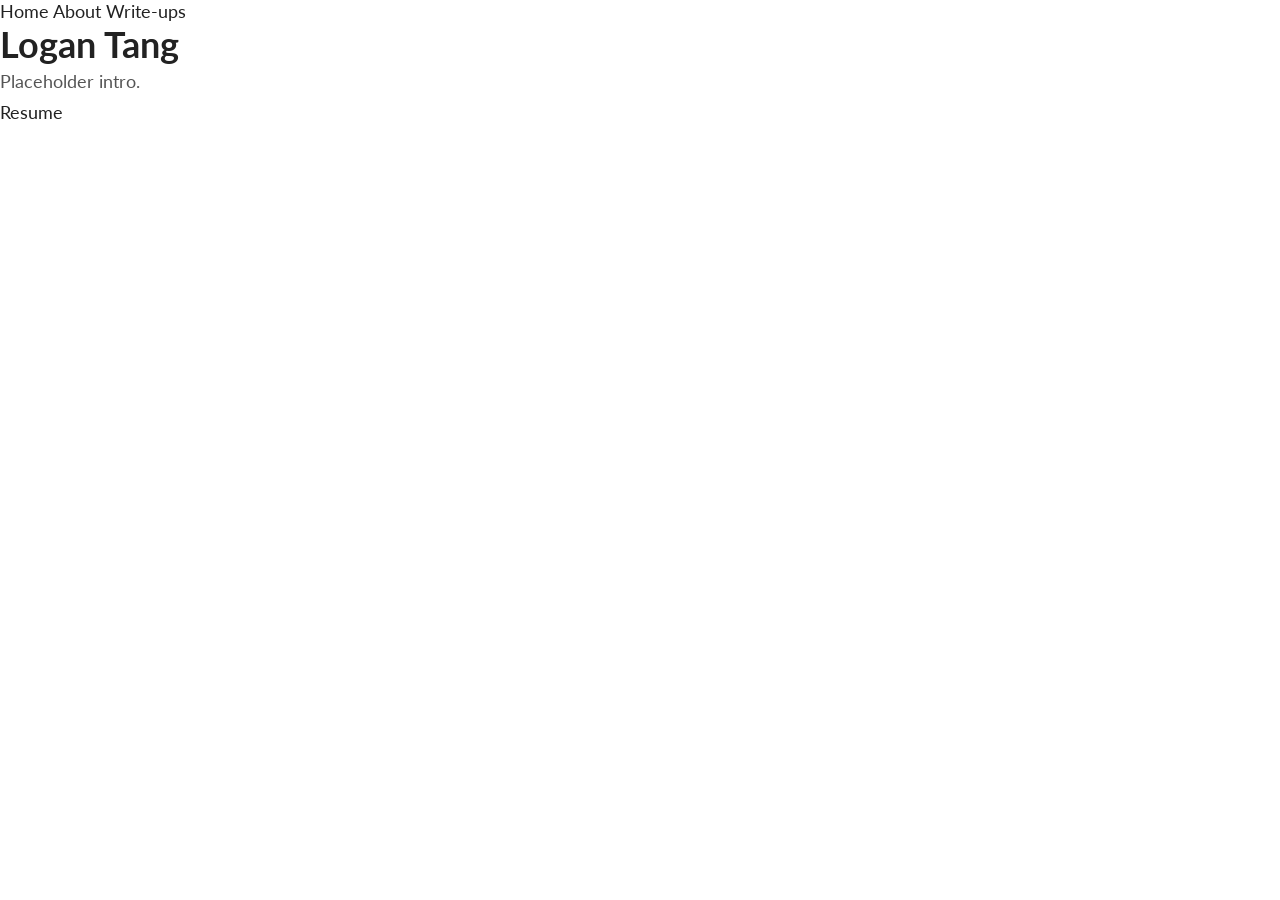
==== index.html @ 9e02b406 "removed: apps page and its nav link Co-Authored-By: Claude Opus 5.5 <noreply@anthropic.com>" ====
<!doctype html>
<html lang="en">
<head>
  <meta charset="utf-8">
  <meta name="viewport" content="width=device-width, initial-scale=1">
  <title>Logan Tang</title>
  <link rel="stylesheet" href="style.css">
</head>

<body>
  <nav>
    <a href="index.html">Home</a>
    <a href="about.html">About</a>
    <a href="writeups.html">Write-ups</a>
  </nav>

  <h1>Logan Tang</h1>
  <p>Placeholder intro.</p>
  <p><a href="resume.pdf">Resume</a></p>
</body>

</html>
---- style.css ----
/* ===== RESET & BASE ===== */
@import url('https://fonts.googleapis.com/css2?family=Lato:wght@300;400;700&display=swap');

* { margin: 0; padding: 0; box-sizing: border-box; }
html { scroll-behavior: smooth; font-size: 18px; }
body { font-family: "Lato", sans-serif; color: #222; background: #fff; }
p { color: #555; line-height: 1.7; }
a { color: #222; text-decoration: none; transition: color 200ms ease; }
a:hover { color: #888; }
ul { list-style: none; }

/* ===== LAYOUT ===== */
main { max-width: 700px; margin: 0 auto; padding: 0 1.5rem; }

/* ===== NAV ===== */
#desktop-nav {
  display: flex;
  justify-content: center;
  padding: 1.2rem 0;
  border-bottom: 1px solid #e8e8e8;
  position: sticky;
  top: 0;
  background: #fff;
  z-index: 100;
}
.nav-links { display: flex; gap: 2.5rem; font-size: 0.95rem; letter-spacing: 0.03em; }
.nav-links a { color: #444; }
.nav-links a:hover { color: #000; }

/* Hamburger nav */
#hamburger-nav { display: none; }
.hamburger-menu { position: relative; }
.hamburger-icon {
  display: flex;
  flex-direction: column;
  justify-content: space-between;
  height: 20px;
  width: 26px;
  cursor: pointer;
  padding: 1rem;
  box-sizing: content-box;
}
.hamburger-icon span { width: 100%; height: 2px; background: #222; transition: all 0.3s ease; }
.hamburger-icon.open span:first-child  { transform: rotate(45deg) translate(8px, 4px); }
.hamburger-icon.open span:nth-child(2) { opacity: 0; }
.hamburger-icon.open span:last-child   { transform: rotate(-45deg) translate(8px, -4px); }
.menu-links {
  position: absolute;
  right: 0;
  top: calc(100% + 0.5rem);
  background: #fff;
  border: 1px solid #e8e8e8;
  border-radius: 6px;
  min-width: 160px;
  max-height: 0;
  overflow: hidden;
  transition: max-height 0.3s ease;
}
.menu-links.open { max-height: 300px; }
.menu-links li { list-style: none; }
.menu-links a { display: block; padding: 0.75rem 1.25rem; font-size: 1rem; color: #222; }
.menu-links a:hover { background: #f5f5f5; }

/* ===== PROFILE / HERO ===== */
#profile { padding: 2.5rem 0; border-bottom: 1px solid #e8e8e8; }
#profile h1 { font-size: 1.8rem; font-weight: 700; margin-bottom: 1.25rem; }

.profile-contacts {
  display: flex;
  align-items: center;
  justify-content: center;
  gap: 0.8rem;
  font-size: 1rem;
  flex-wrap: wrap;
}
.profile-contacts a { color: #555; display: flex; align-items: center; gap: 0.35rem; }
.profile-contacts a:hover { color: #111; }
.profile-contacts a:hover .contact-icon { opacity: 1; }
.contact-icon { width: 1.25rem; height: 1.25rem; object-fit: contain; opacity: 0.6; transition: opacity 200ms ease; }
.resume-icon {
  display: inline-flex;
  align-items: center;
  justify-content: center;
  width: 1.25rem;
  height: 1.25rem;
  border-radius: 50%;
  background: #555;
  color: #fff;
  font-size: 0.55rem;
  font-weight: 700;
  letter-spacing: 0.01em;
  opacity: 0.6;
  transition: opacity 200ms ease;
  flex-shrink: 0;
}
.profile-contacts a:hover .resume-icon { opacity: 1; }
.sep { color: #bbb; }

/* ===== SECTIONS ===== */
section { padding: 2.5rem 0; border-bottom: 1px solid #e8e8e8; }
section:last-of-type { border-bottom: none; }
.section-title {
  font-size: 1.1rem;
  font-weight: 700;
  text-transform: uppercase;
  letter-spacing: 0.08em;
  margin-bottom: 1.5rem;
  color: #111;
}

/* ===== PROFILE BODY ===== */
.about-body { display: flex; gap: 2rem; align-items: center; margin-bottom: 1.5rem; }
.about-pic-wrap {
  width: 180px;
  height: 180px;
  border-radius: 50%;
  overflow: hidden;
  flex-shrink: 0;
}
.about-pic {
  width: 100%;
  height: 100%;
  object-fit: cover;
  transform: scale(1.4) translate(0px, 1px);
  transform-origin: center;
}
.about-text h1 { margin-bottom: 0.2rem; }
.about-text p { font-size: 0.95rem; }

/* ===== ITEMS (experience, methods, projects) ===== */
.item { margin-bottom: 2rem; }
.item:last-child { margin-bottom: 0; }
.item-header { display: flex; justify-content: space-between; align-items: baseline; gap: 1rem; margin-bottom: 0.2rem; flex-wrap: wrap; }
.item-header h3 { font-size: 1rem; font-weight: 700; color: #111; }
.item-date { font-size: 0.85rem; color: #888; white-space: nowrap; }
.item-org { font-size: 0.9rem; color: #555; margin-bottom: 0.6rem; }

/* ===== FOOTER ===== */
footer { text-align: center; padding: 2rem 1.5rem; border-top: 1px solid #e8e8e8; }
footer .nav-links { justify-content: center; margin-bottom: 1rem; font-size: 0.85rem; }
.copyright { font-size: 0.8rem; color: #aaa; }
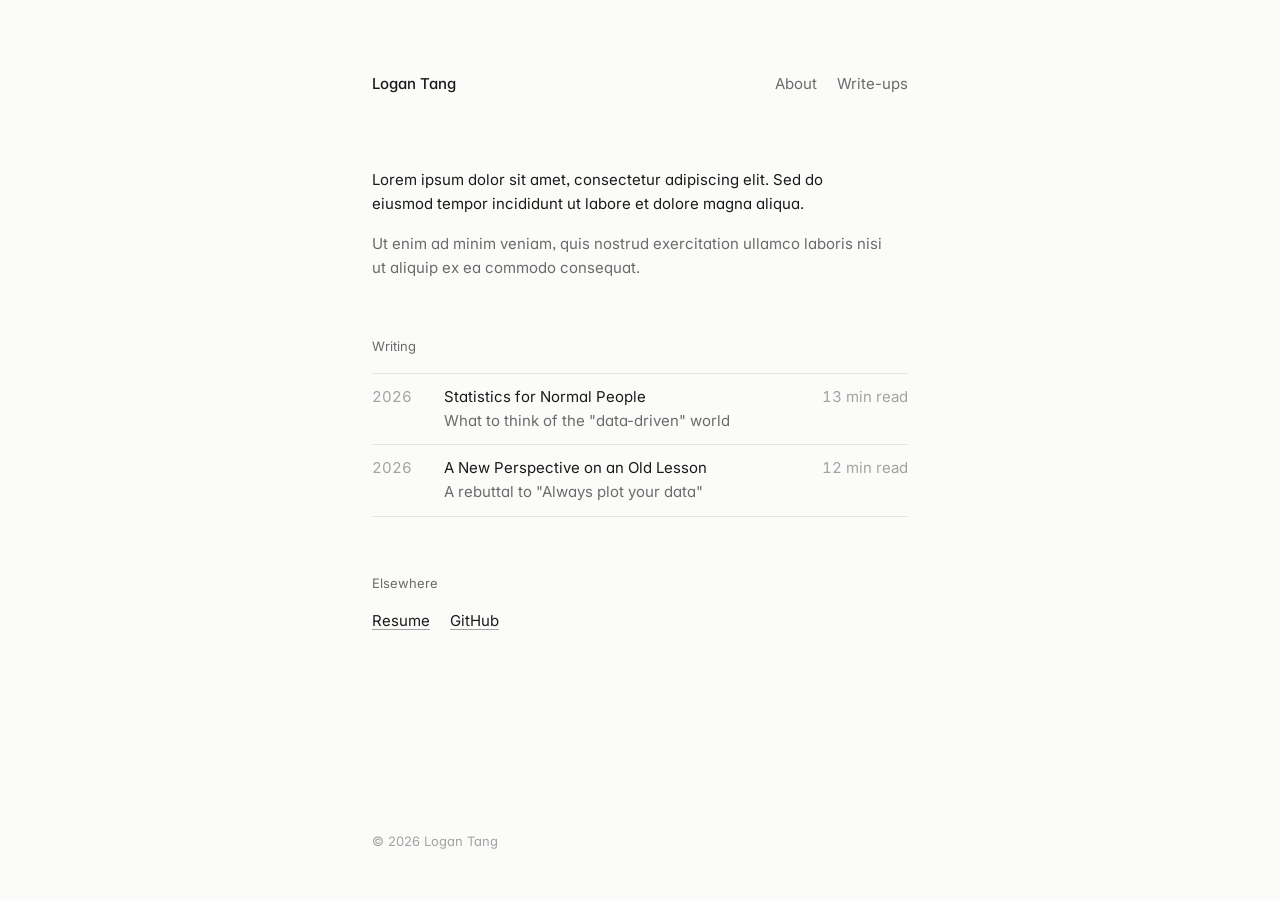
==== commit 1b268c39: "added: minimal Inter styling and reading-time estimates - style.css: single-column typographic layou" ====
--- a/index.html
+++ b/index.html
@@ -4,19 +4,61 @@
   <meta charset="utf-8">
   <meta name="viewport" content="width=device-width, initial-scale=1">
   <title>Logan Tang</title>
+  <link rel="preconnect" href="https://fonts.googleapis.com">
+  <link rel="preconnect" href="https://fonts.gstatic.com" crossorigin>
+  <link rel="stylesheet" href="https://fonts.googleapis.com/css2?family=Inter:opsz,wght@14..32,400..600&display=swap">
   <link rel="stylesheet" href="style.css">
 </head>
 
 <body>
-  <nav>
-    <a href="index.html">Home</a>
-    <a href="about.html">About</a>
-    <a href="writeups.html">Write-ups</a>
-  </nav>
+  <div class="page">
+    <header class="site-header">
+      <a class="site-name" href="index.html">Logan Tang</a>
+      <nav>
+        <a href="about.html">About</a>
+        <a href="writeups.html">Write-ups</a>
+      </nav>
+    </header>
 
-  <h1>Logan Tang</h1>
-  <p>Placeholder intro.</p>
-  <p><a href="resume.pdf">Resume</a></p>
+    <main>
+      <p class="lede">
+        Lorem ipsum dolor sit amet, consectetur adipiscing elit. Sed do eiusmod
+        tempor incididunt ut labore et dolore magna aliqua.
+      </p>
+      <p class="lede muted">
+        Ut enim ad minim veniam, quis nostrud exercitation ullamco laboris nisi
+        ut aliquip ex ea commodo consequat.
+      </p>
+
+      <h2>Writing</h2>
+      <ul class="index">
+        <li>
+          <span class="year">2026</span>
+          <span>
+            <a href="writeups/statistics-for-normal-people.html">Statistics for Normal People</a>
+            <span class="desc">What to think of the "data-driven" world</span>
+          </span>
+          <span class="readtime" data-src="writeups/statistics-for-normal-people.html">13 min read</span>
+        </li>
+        <li>
+          <span class="year">2026</span>
+          <span>
+            <a href="writeups/new-perspective-on-an-old-lesson.html">A New Perspective on an Old Lesson</a>
+            <span class="desc">A rebuttal to "Always plot your data"</span>
+          </span>
+          <span class="readtime" data-src="writeups/new-perspective-on-an-old-lesson.html">12 min read</span>
+        </li>
+      </ul>
+
+      <h2>Elsewhere</h2>
+      <ul class="links">
+        <li><a href="resume.pdf">Resume</a></li>
+        <li><a href="https://github.com/logtang">GitHub</a></li>
+      </ul>
+    </main>
+
+    <footer class="site-footer">© 2026 Logan Tang</footer>
+  </div>
 </body>
 
 </html>
--- a/style.css
+++ b/style.css
@@ -1,141 +1,198 @@
-/* ===== RESET & BASE ===== */
-@import url('https://fonts.googleapis.com/css2?family=Lato:wght@300;400;700&display=swap');
+/* ---------- tokens ---------- */
+:root {
+  --bg: #fbfbf9;
+  --text: #1a1a1a;
+  --muted: #6b6b6b;
+  --faint: #a3a3a3;
+  --rule: #e6e5e1;
+  --accent: #1a1a1a;
 
-* { margin: 0; padding: 0; box-sizing: border-box; }
-html { scroll-behavior: smooth; font-size: 18px; }
-body { font-family: "Lato", sans-serif; color: #222; background: #fff; }
-p { color: #555; line-height: 1.7; }
-a { color: #222; text-decoration: none; transition: color 200ms ease; }
-a:hover { color: #888; }
-ul { list-style: none; }
+  --measure: 36rem;
+  --gutter: 1.25rem;
+}
 
-/* ===== LAYOUT ===== */
-main { max-width: 700px; margin: 0 auto; padding: 0 1.5rem; }
+@media (prefers-color-scheme: dark) {
+  :root {
+    --bg: #141414;
+    --text: #e8e8e6;
+    --muted: #9a9a97;
+    --faint: #5f5f5c;
+    --rule: #2a2a28;
+    --accent: #e8e8e6;
+  }
+}
 
-/* ===== NAV ===== */
-#desktop-nav {
-  display: flex;
-  justify-content: center;
-  padding: 1.2rem 0;
-  border-bottom: 1px solid #e8e8e8;
-  position: sticky;
-  top: 0;
-  background: #fff;
-  z-index: 100;
+/* ---------- base ---------- */
+*,
+*::before,
+*::after { box-sizing: border-box; }
+
+html {
+  -webkit-text-size-adjust: 100%;
+  text-rendering: optimizeLegibility;
 }
-.nav-links { display: flex; gap: 2.5rem; font-size: 0.95rem; letter-spacing: 0.03em; }
-.nav-links a { color: #444; }
-.nav-links a:hover { color: #000; }
 
-/* Hamburger nav */
-#hamburger-nav { display: none; }
-.hamburger-menu { position: relative; }
-.hamburger-icon {
+body {
+  margin: 0;
+  background: var(--bg);
+  color: var(--text);
+  font-family: "Inter", system-ui, -apple-system, sans-serif;
+  font-optical-sizing: auto;
+  font-feature-settings: "cv11", "ss03", "tnum" 0;
+  font-size: 15px;
+  line-height: 1.6;
+  -webkit-font-smoothing: antialiased;
+}
+
+.page {
+  max-width: var(--measure);
+  margin: 0 auto;
+  padding: 4.5rem var(--gutter) 3rem;
+  min-height: 100vh;
   display: flex;
   flex-direction: column;
-  justify-content: space-between;
-  height: 20px;
-  width: 26px;
-  cursor: pointer;
-  padding: 1rem;
-  box-sizing: content-box;
-}
-.hamburger-icon span { width: 100%; height: 2px; background: #222; transition: all 0.3s ease; }
-.hamburger-icon.open span:first-child  { transform: rotate(45deg) translate(8px, 4px); }
-.hamburger-icon.open span:nth-child(2) { opacity: 0; }
-.hamburger-icon.open span:last-child   { transform: rotate(-45deg) translate(8px, -4px); }
-.menu-links {
-  position: absolute;
-  right: 0;
-  top: calc(100% + 0.5rem);
-  background: #fff;
-  border: 1px solid #e8e8e8;
-  border-radius: 6px;
-  min-width: 160px;
-  max-height: 0;
-  overflow: hidden;
-  transition: max-height 0.3s ease;
-}
-.menu-links.open { max-height: 300px; }
-.menu-links li { list-style: none; }
-.menu-links a { display: block; padding: 0.75rem 1.25rem; font-size: 1rem; color: #222; }
-.menu-links a:hover { background: #f5f5f5; }
-
-/* ===== PROFILE / HERO ===== */
-#profile { padding: 2.5rem 0; border-bottom: 1px solid #e8e8e8; }
-#profile h1 { font-size: 1.8rem; font-weight: 700; margin-bottom: 1.25rem; }
-
-.profile-contacts {
-  display: flex;
-  align-items: center;
-  justify-content: center;
-  gap: 0.8rem;
-  font-size: 1rem;
-  flex-wrap: wrap;
-}
-.profile-contacts a { color: #555; display: flex; align-items: center; gap: 0.35rem; }
-.profile-contacts a:hover { color: #111; }
-.profile-contacts a:hover .contact-icon { opacity: 1; }
-.contact-icon { width: 1.25rem; height: 1.25rem; object-fit: contain; opacity: 0.6; transition: opacity 200ms ease; }
-.resume-icon {
-  display: inline-flex;
-  align-items: center;
-  justify-content: center;
-  width: 1.25rem;
-  height: 1.25rem;
-  border-radius: 50%;
-  background: #555;
-  color: #fff;
-  font-size: 0.55rem;
-  font-weight: 700;
-  letter-spacing: 0.01em;
-  opacity: 0.6;
-  transition: opacity 200ms ease;
-  flex-shrink: 0;
-}
-.profile-contacts a:hover .resume-icon { opacity: 1; }
-.sep { color: #bbb; }
-
-/* ===== SECTIONS ===== */
-section { padding: 2.5rem 0; border-bottom: 1px solid #e8e8e8; }
-section:last-of-type { border-bottom: none; }
-.section-title {
-  font-size: 1.1rem;
-  font-weight: 700;
-  text-transform: uppercase;
-  letter-spacing: 0.08em;
-  margin-bottom: 1.5rem;
-  color: #111;
 }
 
-/* ===== PROFILE BODY ===== */
-.about-body { display: flex; gap: 2rem; align-items: center; margin-bottom: 1.5rem; }
-.about-pic-wrap {
-  width: 180px;
-  height: 180px;
-  border-radius: 50%;
-  overflow: hidden;
-  flex-shrink: 0;
+main { flex: 1; }
+
+/* ---------- header / nav ---------- */
+.site-header {
+  display: flex;
+  justify-content: space-between;
+  align-items: baseline;
+  gap: 1rem;
+  margin-bottom: 4.5rem;
 }
-.about-pic {
-  width: 100%;
-  height: 100%;
-  object-fit: cover;
-  transform: scale(1.4) translate(0px, 1px);
-  transform-origin: center;
+
+.site-name {
+  font-weight: 500;
+  color: var(--text);
+  text-decoration: none;
 }
-.about-text h1 { margin-bottom: 0.2rem; }
-.about-text p { font-size: 0.95rem; }
 
-/* ===== ITEMS (experience, methods, projects) ===== */
-.item { margin-bottom: 2rem; }
-.item:last-child { margin-bottom: 0; }
-.item-header { display: flex; justify-content: space-between; align-items: baseline; gap: 1rem; margin-bottom: 0.2rem; flex-wrap: wrap; }
-.item-header h3 { font-size: 1rem; font-weight: 700; color: #111; }
-.item-date { font-size: 0.85rem; color: #888; white-space: nowrap; }
-.item-org { font-size: 0.9rem; color: #555; margin-bottom: 0.6rem; }
+nav {
+  display: flex;
+  gap: 1.25rem;
+}
 
-/* ===== FOOTER ===== */
-footer { text-align: center; padding: 2rem 1.5rem; border-top: 1px solid #e8e8e8; }
-footer .nav-links { justify-content: center; margin-bottom: 1rem; font-size: 0.85rem; }
-.copyright { font-size: 0.8rem; color: #aaa; }
+nav a {
+  color: var(--muted);
+  text-decoration: none;
+}
+
+nav a:hover,
+nav a[aria-current="page"] { color: var(--text); }
+
+/* ---------- type ---------- */
+h1 {
+  font-size: 15px;
+  font-weight: 500;
+  letter-spacing: -0.005em;
+  margin: 0 0 1.5rem;
+}
+
+h2 {
+  font-size: 13px;
+  font-weight: 400;
+  color: var(--muted);
+  margin: 3.5rem 0 1rem;
+}
+
+p { margin: 0 0 1rem; }
+
+.lede {
+  font-size: 15px;
+  max-width: 32rem;
+}
+
+.muted { color: var(--muted); }
+
+a {
+  color: var(--accent);
+  text-decoration: underline;
+  text-decoration-color: var(--faint);
+  text-decoration-thickness: 1px;
+  text-underline-offset: 3px;
+  transition: text-decoration-color 120ms ease;
+}
+
+a:hover { text-decoration-color: currentColor; }
+
+/* ---------- lists ---------- */
+.index {
+  list-style: none;
+  margin: 0;
+  padding: 0;
+}
+
+.index li {
+  display: grid;
+  grid-template-columns: 3.5rem 1fr;
+  gap: 0 1rem;
+  padding: 0.7rem 0;
+  border-top: 1px solid var(--rule);
+}
+
+.index li:last-child { border-bottom: 1px solid var(--rule); }
+
+.index .year {
+  color: var(--faint);
+  font-feature-settings: "tnum";
+}
+
+.index a { text-decoration: none; }
+.index a:hover { text-decoration: underline; text-decoration-color: var(--faint); }
+
+.index .desc {
+  display: block;
+  color: var(--muted);
+}
+
+.index li:has(.readtime) { grid-template-columns: 3.5rem 1fr auto; }
+
+.index .readtime {
+  color: var(--faint);
+  white-space: nowrap;
+  font-feature-settings: "tnum";
+}
+
+.index .readtime:empty { display: none; }
+
+.links {
+  list-style: none;
+  margin: 0;
+  padding: 0;
+  display: flex;
+  flex-wrap: wrap;
+  gap: 0.25rem 1.25rem;
+}
+
+/* definition-style rows on About */
+.facts {
+  margin: 0;
+  display: grid;
+  grid-template-columns: 7rem 1fr;
+  gap: 0.5rem 1rem;
+}
+
+.facts dt { color: var(--muted); }
+.facts dd { margin: 0; }
+
+/* ---------- footer ---------- */
+.site-footer {
+  margin-top: 5rem;
+  font-size: 13px;
+  color: var(--faint);
+}
+
+/* ---------- small screens ---------- */
+@media (max-width: 480px) {
+  .page { padding-top: 2.5rem; }
+  .site-header { margin-bottom: 3rem; }
+  .index li,
+  .index li:has(.readtime) { grid-template-columns: 1fr; }
+  .index .readtime { font-size: 13px; }
+  .index .year { font-size: 13px; }
+  .facts { grid-template-columns: 1fr; gap: 0 0; }
+  .facts dd { margin-bottom: 0.75rem; }
+}
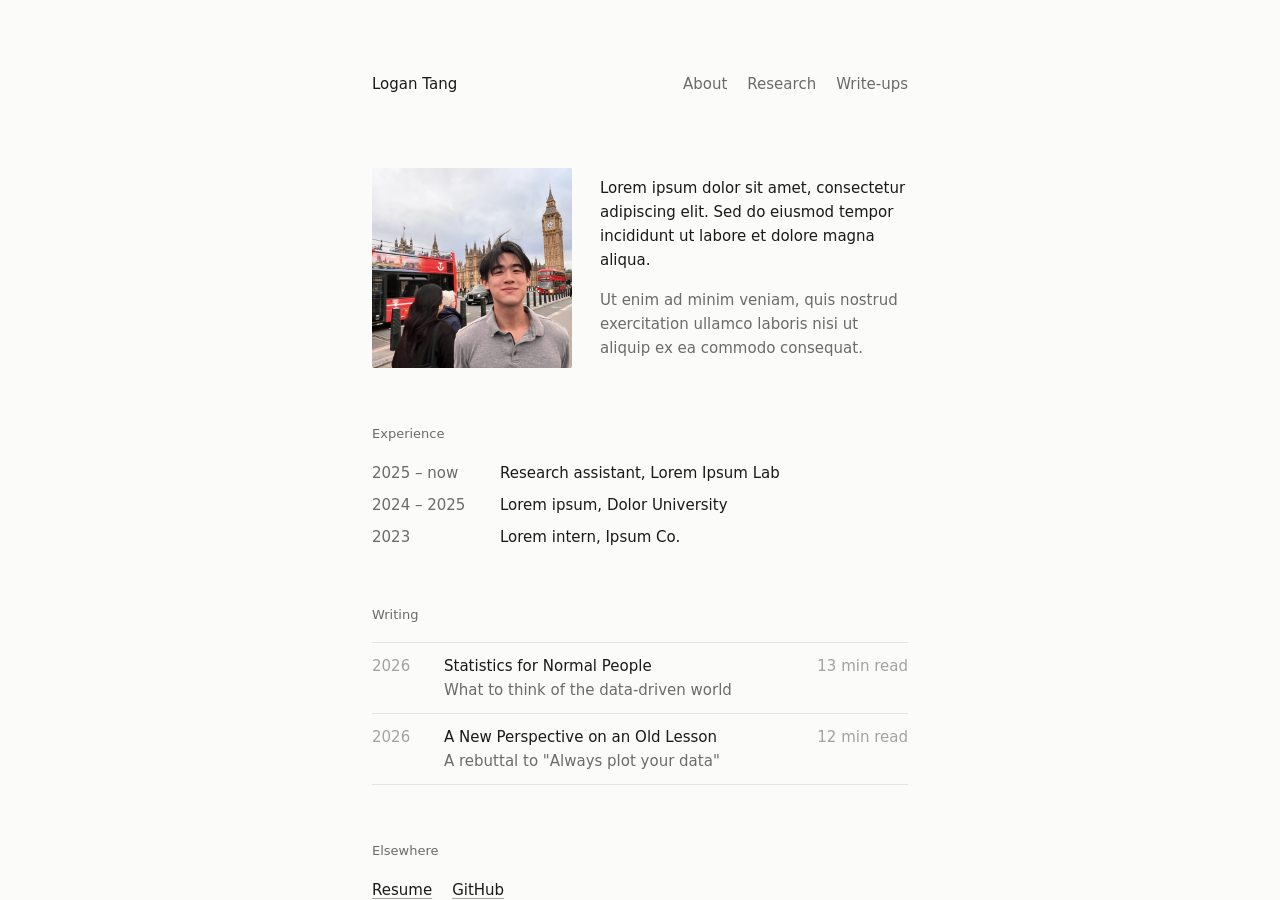
==== commit 7f493d15: "addded photo and misc. changes" ====
--- a/index.html
+++ b/index.html
@@ -2,63 +2,11 @@
 <html lang="en">
 <head>
   <meta charset="utf-8">
-  <meta name="viewport" content="width=device-width, initial-scale=1">
   <title>Logan Tang</title>
-  <link rel="preconnect" href="https://fonts.googleapis.com">
-  <link rel="preconnect" href="https://fonts.gstatic.com" crossorigin>
-  <link rel="stylesheet" href="https://fonts.googleapis.com/css2?family=Inter:opsz,wght@14..32,400..600&display=swap">
-  <link rel="stylesheet" href="style.css">
+  <meta http-equiv="refresh" content="0; url=pages/landing.html">
+  <link rel="canonical" href="pages/landing.html">
 </head>
-
 <body>
-  <div class="page">
-    <header class="site-header">
-      <a class="site-name" href="index.html">Logan Tang</a>
-      <nav>
-        <a href="about.html">About</a>
-        <a href="writeups.html">Write-ups</a>
-      </nav>
-    </header>
-
-    <main>
-      <p class="lede">
-        Lorem ipsum dolor sit amet, consectetur adipiscing elit. Sed do eiusmod
-        tempor incididunt ut labore et dolore magna aliqua.
-      </p>
-      <p class="lede muted">
-        Ut enim ad minim veniam, quis nostrud exercitation ullamco laboris nisi
-        ut aliquip ex ea commodo consequat.
-      </p>
-
-      <h2>Writing</h2>
-      <ul class="index">
-        <li>
-          <span class="year">2026</span>
-          <span>
-            <a href="writeups/statistics-for-normal-people.html">Statistics for Normal People</a>
-            <span class="desc">What to think of the "data-driven" world</span>
-          </span>
-          <span class="readtime" data-src="writeups/statistics-for-normal-people.html">13 min read</span>
-        </li>
-        <li>
-          <span class="year">2026</span>
-          <span>
-            <a href="writeups/new-perspective-on-an-old-lesson.html">A New Perspective on an Old Lesson</a>
-            <span class="desc">A rebuttal to "Always plot your data"</span>
-          </span>
-          <span class="readtime" data-src="writeups/new-perspective-on-an-old-lesson.html">12 min read</span>
-        </li>
-      </ul>
-
-      <h2>Elsewhere</h2>
-      <ul class="links">
-        <li><a href="resume.pdf">Resume</a></li>
-        <li><a href="https://github.com/logtang">GitHub</a></li>
-      </ul>
-    </main>
-
-    <footer class="site-footer">© 2026 Logan Tang</footer>
-  </div>
+  <p><a href="pages/landing.html">Logan Tang</a></p>
 </body>
-
 </html>
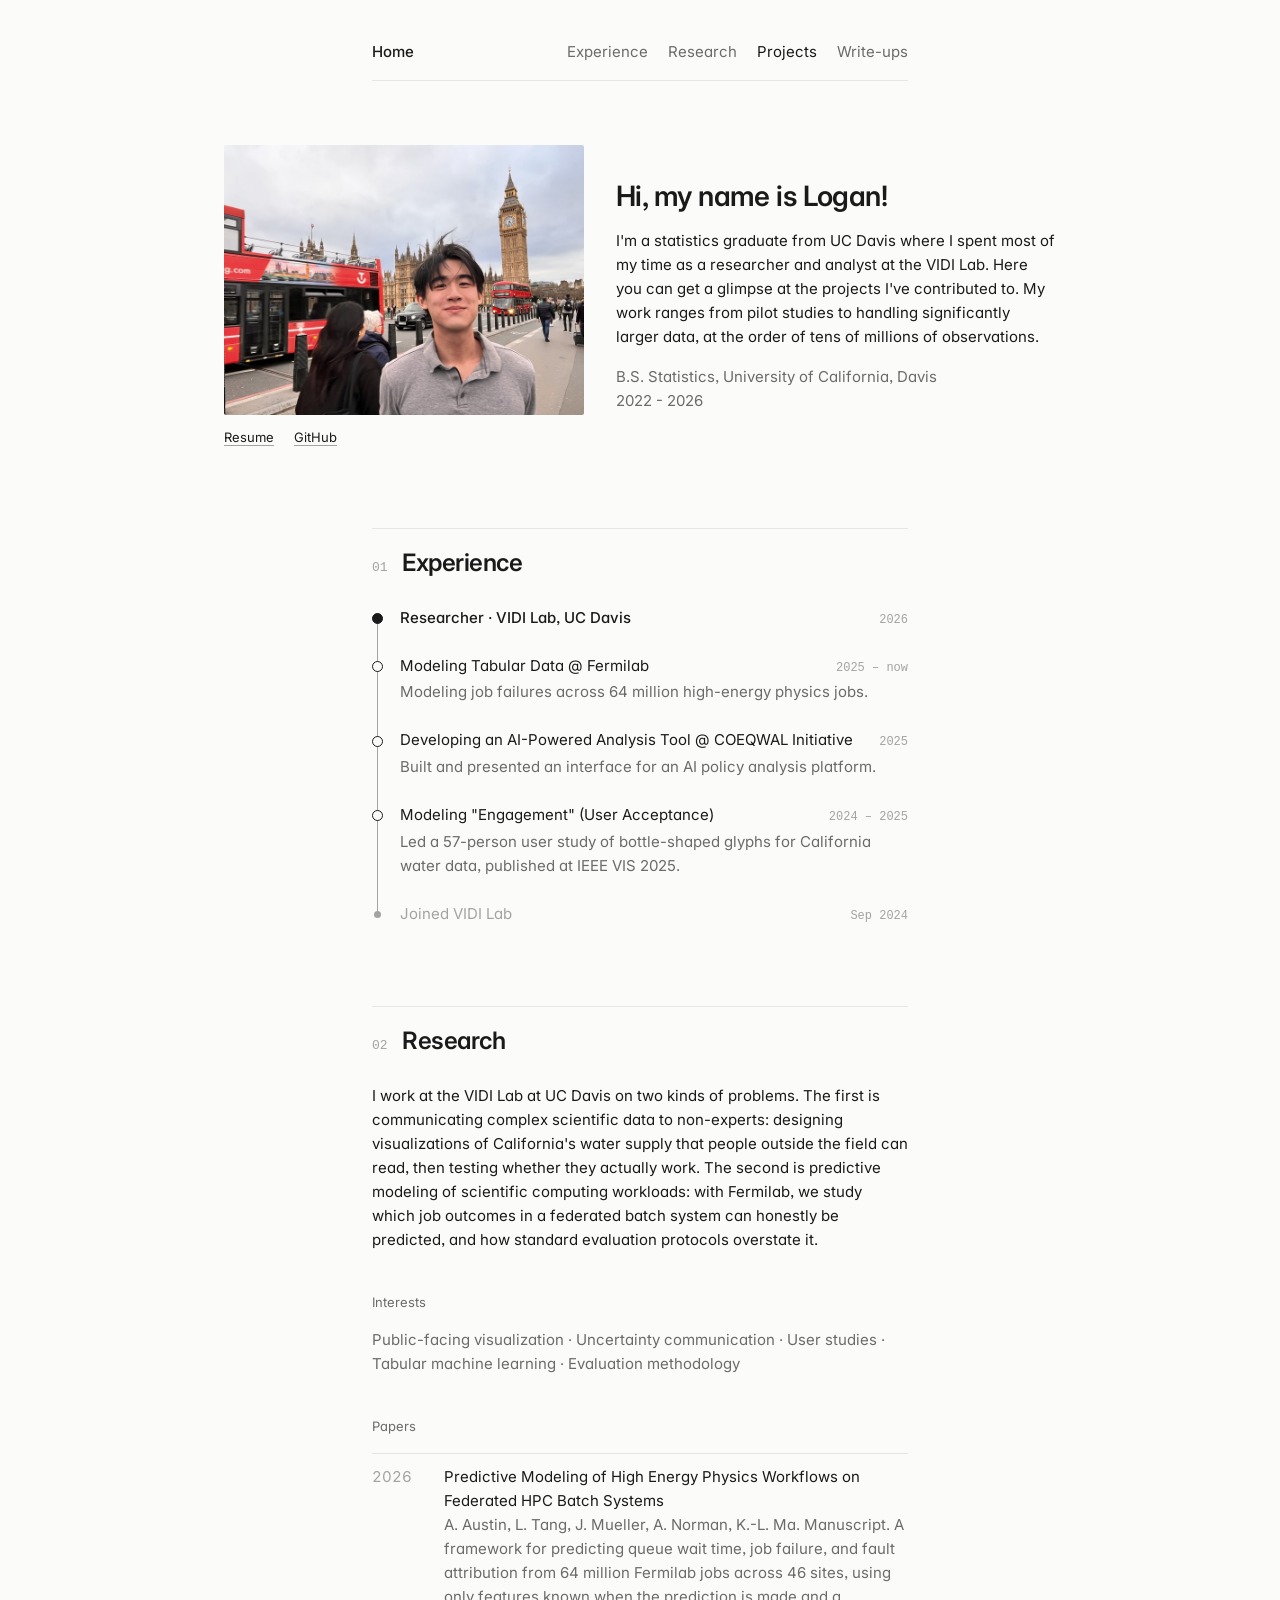
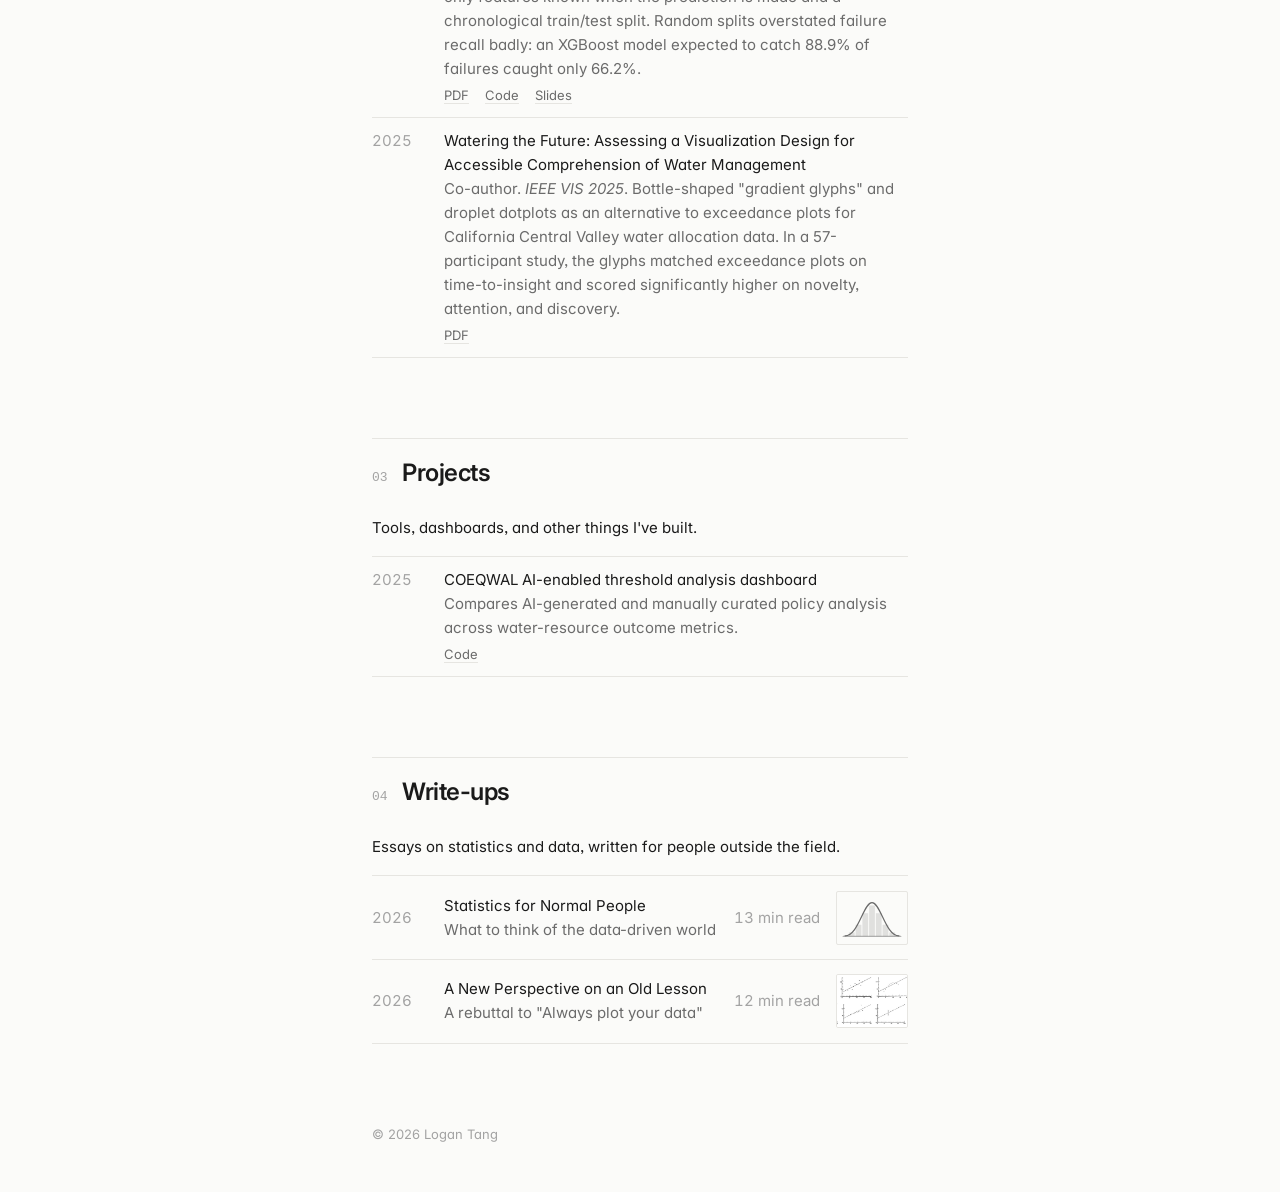
==== commit 9ead2670: "refactor: changeed to an SPA" ====
--- a/index.html
+++ b/index.html
@@ -2,11 +2,234 @@
 <html lang="en">
 <head>
   <meta charset="utf-8">
+  <meta name="viewport" content="width=device-width, initial-scale=1">
   <title>Logan Tang</title>
-  <meta http-equiv="refresh" content="0; url=pages/landing.html">
-  <link rel="canonical" href="pages/landing.html">
+  <link rel="preconnect" href="https://fonts.googleapis.com">
+  <link rel="preconnect" href="https://fonts.gstatic.com" crossorigin>
+  <link rel="stylesheet" href="https://fonts.googleapis.com/css2?family=Inter:opsz,wght@14..32,400..600&display=swap">
+  <link rel="stylesheet" href="style.css">
 </head>
+
 <body>
-  <p><a href="pages/landing.html">Logan Tang</a></p>
+  <div class="page">
+    <header class="site-header">
+      <a class="site-name" href="#top">Home</a>
+      <nav>
+        <a href="#experience">Experience</a>
+        <a href="#research">Research</a>
+        <a href="#projects">Projects</a>
+        <a href="#writeups">Write-ups</a>
+      </nav>
+    </header>
+
+    <main>
+      <!-- Photo at media/landing/headshot.jpg, shown uncropped at its own aspect ratio. -->
+      <div class="intro" id="top">
+        <div class="portrait-col">
+          <div class="portrait">
+            <img src="media/landing/headshot.jpg" alt="Logan Tang" width="800" height="600"
+                 onerror="this.remove()">
+          </div>
+          <ul class="links contact">
+            <li><a href="media/resume.pdf">Resume</a></li>
+            <li><a href="https://github.com/logtang">GitHub</a></li>
+          </ul>
+        </div>
+
+        <div>
+          <h1 class="greeting">Hi, my name is Logan!</h1>
+          <p class="lede">
+            I'm a statistics graduate from UC Davis where I spent most of my time as a researcher and analyst
+            at the VIDI Lab. Here you can get a glimpse at the projects I've contributed to. My work ranges from
+            pilot studies to handling significantly larger data, at the order of tens of millions of observations.
+          </p>
+          <p class="lede muted">B.S. Statistics, University of California, Davis <br>
+          2022 - 2026</p>
+        </div>
+      </div>
+
+      <!-- 1. Experience ===================================================== -->
+      <section id="experience">
+        <h2 class="section-head"><span class="num">01</span>Experience</h2>
+        <!-- Timeline: the first <li class="tl-head"> is the job (filled dot);
+             each following <li> is one project (hollow dot), newest first.
+             Copy a project <li> to add another; the line connects them automatically. -->
+        <ol class="timeline">
+          <li class="tl-head">
+            <div class="tl-row">
+              <span class="tl-title">Researcher · VIDI Lab, UC Davis</span>
+              <span class="tl-date">2026</span>
+            </div>
+          </li>
+          <li>
+            <div class="tl-row">
+              <span class="tl-title">Modeling Tabular Data @ Fermilab</span>
+              <span class="tl-date">2025 – now</span>
+            </div>
+            <p class="tl-caption">Modeling job failures across 64 million high-energy physics jobs.</p>
+          </li>
+          <li>
+            <div class="tl-row">
+              <span class="tl-title">Developing an AI-Powered Analysis Tool @ COEQWAL Initiative</span>
+              <span class="tl-date">2025</span>
+            </div>
+            <p class="tl-caption">Built and presented an interface for an AI policy analysis platform.</p>
+          </li>
+          <li>
+            <div class="tl-row">
+              <span class="tl-title">Modeling "Engagement" (User Acceptance)</span>
+              <span class="tl-date">2024 – 2025</span>
+            </div>
+            <p class="tl-caption">Led a 57-person user study of bottle-shaped glyphs for California water
+              data, published at IEEE VIS 2025.</p>
+          </li>
+          <li class="tl-start">
+            <div class="tl-row">
+              <span class="tl-title">Joined VIDI Lab</span>
+              <span class="tl-date">Sep 2024</span>
+            </div>
+          </li>
+        </ol>
+      </section>
+
+      <!-- 2. Research ======================================================= -->
+      <section id="research">
+        <h2 class="section-head"><span class="num">02</span>Research</h2>
+        <p>
+          I work at the VIDI Lab at UC Davis on two kinds of problems. The first is
+          communicating complex scientific data to non-experts: designing visualizations of
+          California's water supply that people outside the field can read, then testing
+          whether they actually work. The second is predictive modeling of scientific computing
+          workloads: with Fermilab, we study which job outcomes in a federated batch system
+          can honestly be predicted, and how standard evaluation protocols overstate it.
+        </p>
+
+        <h3>Interests</h3>
+        <p class="muted">Public-facing visualization · Uncertainty communication · User studies ·
+          Tabular machine learning · Evaluation methodology</p>
+
+        <h3>Papers</h3>
+        <ul class="index">
+          <li>
+            <span class="year">2026</span>
+            <span>
+              <span class="title">Predictive Modeling of High Energy Physics Workflows on Federated HPC Batch Systems</span>
+              <span class="desc">A. Austin, L. Tang, J. Mueller, A. Norman, K.-L. Ma. Manuscript.
+                A framework for predicting queue wait time, job failure, and fault attribution from
+                64 million Fermilab jobs across 46 sites, using only features known when the prediction
+                is made and a chronological train/test split. Random splits overstated failure recall
+                badly: an XGBoost model expected to catch 88.9% of failures caught only 66.2%.</span>
+              <span class="refs"><a href="media/papers/hep-workflow-prediction.pdf">PDF</a><a href="https://github.com/allisonaustin/batch-queue-prediction">Code</a><a href="media/papers/hep-job-analysis-slides.pdf">Slides</a></span>
+            </span>
+          </li>
+          <li>
+            <span class="year">2025</span>
+            <span>
+              <span class="title">Watering the Future: Assessing a Visualization Design for Accessible Comprehension of Water Management</span>
+              <span class="desc">Co-author. <em>IEEE VIS 2025</em>. Bottle-shaped "gradient glyphs" and
+                droplet dotplots as an alternative to exceedance plots for California Central Valley water
+                allocation data. In a 57-participant study, the glyphs matched exceedance plots on
+                time-to-insight and scored significantly higher on novelty, attention, and discovery.</span>
+              <span class="refs"><a href="media/papers/watering-the-future.pdf">PDF</a></span>
+            </span>
+          </li>
+        </ul>
+      </section>
+
+      <!-- 3. Projects ======================================================= -->
+      <section id="projects">
+        <h2 class="section-head"><span class="num">03</span>Projects</h2>
+        <p>
+          Tools, dashboards, and other things I've built.
+        </p>
+
+        <ul class="index">
+          <li>
+            <span class="year">2025</span>
+            <span>
+              <span class="title">COEQWAL AI-enabled threshold analysis dashboard</span>
+              <span class="desc">Compares AI-generated and manually curated policy analysis across
+                water-resource outcome metrics.</span>
+              <span class="refs"><a href="https://github.com/logtang/coeqwal-dashboard">Code</a></span>
+            </span>
+          </li>
+
+          <!-- Template for a new project: copy this <li>, uncomment, and fill in.
+          <li>
+            <span class="year">YEAR</span>
+            <span>
+              <span class="title">Project name</span>
+              <span class="desc">One line on what it does.</span>
+              <span class="refs"><a href="URL">Demo</a><a href="URL">Code</a></span>
+            </span>
+          </li>
+          -->
+        </ul>
+      </section>
+
+      <!-- 4. Write-ups ====================================================== -->
+      <section id="writeups">
+        <h2 class="section-head"><span class="num">04</span>Write-ups</h2>
+        <p>
+          Essays on statistics and data, written for people outside the field.
+        </p>
+
+        <!-- Thumbnails sit at the end of each <li>; images live in media/thumbs/ (4:3, ~480×360).
+             An inline <svg> also works as a stand-in until a photo exists. -->
+        <ul class="index">
+          <li>
+            <span class="year">2026</span>
+            <span>
+              <a href="writeups/statistics-for-normal-people.html">Statistics for Normal People</a>
+              <span class="desc">What to think of the data-driven world</span>
+            </span>
+            <span class="readtime" data-src="writeups/statistics-for-normal-people.html">13 min read</span>
+            <a class="thumb" href="writeups/statistics-for-normal-people.html" tabindex="-1" aria-hidden="true">
+              <svg viewBox="0 0 72 54" fill="none" stroke="currentColor" stroke-width="1.25" stroke-linecap="round">
+                <g fill="currentColor" stroke="none" opacity="0.18">
+                  <rect x="12" y="42" width="6" height="4"/>
+                  <rect x="19" y="34" width="6" height="12"/>
+                  <rect x="26" y="22" width="6" height="24"/>
+                  <rect x="33" y="14" width="6" height="32"/>
+                  <rect x="40" y="22" width="6" height="24"/>
+                  <rect x="47" y="34" width="6" height="12"/>
+                  <rect x="54" y="42" width="6" height="4"/>
+                </g>
+                <path d="M8 45.5 C22 45.5 27 11 36 11 C45 11 50 45.5 64 45.5"/>
+                <path d="M6 46 H66" opacity="0.5"/>
+              </svg>
+            </a>
+          </li>
+          <li>
+            <span class="year">2026</span>
+            <span>
+              <a href="writeups/new-perspective-on-an-old-lesson.html">A New Perspective on an Old Lesson</a>
+              <span class="desc">A rebuttal to "Always plot your data"</span>
+            </span>
+            <span class="readtime" data-src="writeups/new-perspective-on-an-old-lesson.html">12 min read</span>
+            <a class="thumb" href="writeups/new-perspective-on-an-old-lesson.html" tabindex="-1" aria-hidden="true">
+              <img src="media/thumbs/new-perspective-on-an-old-lesson.jpg" alt="" width="480" height="360" loading="lazy">
+            </a>
+          </li>
+        </ul>
+      </section>
+    </main>
+
+    <footer class="site-footer">© 2026 Logan Tang</footer>
+  </div>
+
+  <script>
+    // Highlight the nav link for the section currently in view.
+    const links = document.querySelectorAll('nav a[href^="#"]');
+    const io = new IntersectionObserver(entries => {
+      for (const e of entries) {
+        if (!e.isIntersecting) continue;
+        links.forEach(a => a.toggleAttribute('aria-current',
+          a.getAttribute('href') === '#' + e.target.id));
+      }
+    }, { rootMargin: '-40% 0px -55% 0px' });
+    document.querySelectorAll('main section[id]').forEach(s => io.observe(s));
+  </script>
 </body>
+
 </html>
--- a/style.css
+++ b/style.css
@@ -0,0 +1,468 @@
+/* ==========================================================================
+   Styles for the single-page site (index.html).
+
+   1. Tokens          colors, sizes, dark mode
+   2. Base            reset, body, links
+   3. Layout          page column, header + nav, footer
+   4. Typography      headings, paragraphs, helpers
+   5. Intro           portrait, contact links, greeting
+   6. Index list      year / title / description rows (Papers, Projects, Write-ups)
+                      6a. read time   6b. link row   6c. thumbnails
+   7. Small lists     .links (inline links), .facts (label / value rows)
+   8. Timeline        commit-graph style job + projects (Experience section)
+
+   Small-screen overrides (max-width: 480px) sit at the end of each section,
+   right after the rules they change.
+   ========================================================================== */
+
+
+/* 1. Tokens ---------------------------------------------------------------- */
+
+:root {
+  --bg: #fbfbf9;
+  --text: #1a1a1a;
+  --muted: #6b6b6b;
+  --faint: #a3a3a3;
+  --rule: #e6e5e1;
+  --accent: #1a1a1a;
+
+  --measure: 36rem;   /* width of the text column */
+  --gutter: 1.25rem;  /* side padding */
+}
+
+@media (prefers-color-scheme: dark) {
+  :root {
+    --bg: #141414;
+    --text: #e8e8e6;
+    --muted: #9a9a97;
+    --faint: #5f5f5c;
+    --rule: #2a2a28;
+    --accent: #e8e8e6;
+  }
+}
+
+
+/* 2. Base ------------------------------------------------------------------ */
+
+*,
+*::before,
+*::after { box-sizing: border-box; }
+
+html {
+  -webkit-text-size-adjust: 100%;
+  text-rendering: optimizeLegibility;
+  scroll-behavior: smooth;
+  scroll-padding-top: 4.5rem;   /* nav jumps land below the sticky header */
+}
+
+body {
+  margin: 0;
+  background: var(--bg);
+  color: var(--text);
+  font-family: "Inter", system-ui, -apple-system, sans-serif;
+  font-optical-sizing: auto;
+  font-feature-settings: "cv11", "ss03", "tnum" 0;
+  font-size: 15px;
+  line-height: 1.6;
+  -webkit-font-smoothing: antialiased;
+}
+
+a {
+  color: var(--accent);
+  text-decoration: underline;
+  text-decoration-color: var(--faint);
+  text-decoration-thickness: 1px;
+  text-underline-offset: 3px;
+  transition: text-decoration-color 120ms ease;
+}
+
+a:hover { text-decoration-color: currentColor; }
+
+
+/* 3. Layout ---------------------------------------------------------------- */
+
+.page {
+  max-width: var(--measure);
+  min-height: 100vh;
+  margin: 0 auto;
+  padding: 1.5rem var(--gutter) 3rem;
+  display: flex;
+  flex-direction: column;
+}
+
+main { flex: 1; }   /* pushes the footer to the bottom on short pages */
+
+/* Sticky header: stays on screen while the single page scrolls */
+.site-header {
+  position: sticky;
+  top: 0;
+  z-index: 1;
+  display: flex;
+  justify-content: space-between;
+  align-items: baseline;
+  gap: 1rem;
+  margin-bottom: 4rem;
+  padding: 1rem 0;
+  background: var(--bg);
+  border-bottom: 1px solid var(--rule);
+}
+
+.site-name {
+  font-weight: 500;
+  color: var(--text);
+  text-decoration: none;
+}
+
+nav {
+  display: flex;
+  gap: 1.25rem;
+}
+
+nav a {
+  color: var(--muted);
+  text-decoration: none;
+}
+
+nav a:hover,
+nav a[aria-current] { color: var(--text); }   /* set by the scroll script */
+
+.site-footer {
+  margin-top: 5rem;
+  font-size: 13px;
+  color: var(--faint);
+}
+
+@media (max-width: 480px) {
+  .page { padding-top: 2.5rem; }
+  .site-header { margin-bottom: 3rem; }
+}
+
+
+/* 4. Typography ------------------------------------------------------------ */
+
+h1 {
+  font-size: 15px;
+  font-weight: 500;
+  letter-spacing: -0.005em;
+  margin: 0 0 1.5rem;
+}
+
+h2 {
+  font-size: 13px;
+  font-weight: 400;
+  color: var(--muted);
+  margin: 3.5rem 0 1rem;
+}
+
+h3 {   /* small label inside a section (Interests, Papers) */
+  font-size: 13px;
+  font-weight: 400;
+  color: var(--muted);
+  margin: 2.5rem 0 1rem;
+}
+
+p { margin: 0 0 1rem; }
+
+/* Numbered section header: "01  Experience" */
+section { margin-top: 5rem; }
+
+.section-head {
+  display: flex;
+  align-items: baseline;
+  gap: 0.9rem;
+  font-size: 1.5rem;
+  font-weight: 600;
+  letter-spacing: -0.02em;
+  line-height: 1.2;
+  color: var(--text);
+  margin: 0 0 1.75rem;
+  padding-top: 1.25rem;
+  border-top: 1px solid var(--rule);
+}
+
+.section-head .num {
+  font-family: ui-monospace, SFMono-Regular, Menlo, monospace;
+  font-size: 13px;
+  font-weight: 400;
+  letter-spacing: 0;
+  color: var(--faint);
+}
+
+.lede { max-width: 32rem; }
+
+.muted { color: var(--muted); }
+
+
+/* 5. Intro (landing) ------------------------------------------------------- */
+
+/* The intro row breaks out of the text column so the uncropped photo
+   and the text beside it both have room. */
+.intro {
+  display: flex;
+  align-items: center;
+  gap: 2rem;
+  width: min(52rem, calc(100vw - 2 * var(--gutter)));
+  margin-left: 50%;
+  translate: -50%;
+  margin-bottom: 2rem;
+}
+
+.intro > div:last-child { flex: 1; min-width: 0; }   /* text column */
+.intro .lede:last-child { margin-bottom: 0; }
+
+/* photo with the contact links underneath */
+.portrait-col {
+  width: min(360px, 45%);
+  flex-shrink: 0;
+  display: flex;
+  flex-direction: column;
+  gap: 0.75rem;
+}
+
+.contact { font-size: 13px; }
+
+.portrait {
+  width: 100%;
+  border-radius: 2px;
+  overflow: hidden;
+}
+
+.portrait img {
+  display: block;
+  width: 100%;
+  height: auto;
+  filter: grayscale(15%);
+}
+
+.greeting {
+  font-size: 1.75rem;
+  font-weight: 600;
+  letter-spacing: -0.02em;
+  line-height: 1.2;
+  margin: 0 0 1rem;
+}
+
+@media (max-width: 480px) {
+  /* stack: photo on top at full width, greeting + text directly below */
+  .intro { flex-direction: column; align-items: stretch; gap: 1.25rem; }
+  .portrait-col { width: 100%; }
+  .greeting { font-size: 1.35rem; margin-bottom: 0.5rem; }
+}
+
+
+/* 6. Index list ------------------------------------------------------------ */
+
+.index {
+  list-style: none;
+  margin: 0;
+  padding: 0;
+}
+
+.index li {
+  display: grid;
+  grid-template-columns: 3.5rem 1fr;   /* year | content */
+  gap: 0 1rem;
+  padding: 0.7rem 0;
+  border-top: 1px solid var(--rule);
+}
+
+.index li:last-child { border-bottom: 1px solid var(--rule); }
+
+.index .year {
+  color: var(--faint);
+  font-feature-settings: "tnum";
+}
+
+.index .title { display: block; }
+
+.index .desc {
+  display: block;
+  color: var(--muted);
+}
+
+.index a { text-decoration: none; }
+.index a:hover { text-decoration: underline; text-decoration-color: var(--faint); }
+
+/* 6a. Read time (filled in by readtime.py) */
+.index li:has(.readtime) { grid-template-columns: 3.5rem 1fr auto; }
+
+.index .readtime {
+  color: var(--faint);
+  white-space: nowrap;
+  font-feature-settings: "tnum";
+}
+
+.index .readtime:empty { display: none; }
+
+/* 6b. Link row (PDF · Code · Slides) */
+.index .refs {
+  display: flex;
+  gap: 1rem;
+  margin-top: 0.25rem;
+  font-size: 13px;
+}
+
+.index .refs a {
+  color: var(--muted);
+  text-decoration: underline;
+  text-decoration-color: var(--rule);
+}
+
+.index .refs a:hover { color: var(--text); text-decoration-color: currentColor; }
+
+@media (max-width: 480px) {
+  .index li,
+  .index li:has(.readtime) { grid-template-columns: 1fr; }
+  .index .year,
+  .index .readtime { font-size: 13px; }
+}
+
+/* 6c. Thumbnails (Write-ups). Must come after 6a and its small-screen rule,
+   since thumbnail rows also match li:has(.readtime). */
+.index li:has(.thumb) {
+  grid-template-columns: 3.5rem 1fr auto 4.5rem;   /* year | content | read time | thumb */
+  align-items: center;
+  padding: 0.9rem 0;
+}
+
+.index .thumb {
+  display: block;
+  width: 4.5rem;
+  aspect-ratio: 4 / 3;
+  border: 1px solid var(--rule);
+  border-radius: 2px;
+  color: var(--muted);   /* stroke color for inline SVG thumbnails */
+  overflow: hidden;
+  transition: color 120ms ease, border-color 120ms ease;
+}
+
+.index .thumb svg,
+.index .thumb img {
+  display: block;
+  width: 100%;
+  height: 100%;
+  object-fit: cover;
+}
+
+.index li:has(.thumb):hover .thumb {
+  color: var(--text);
+  border-color: var(--faint);
+}
+
+@media (max-width: 480px) {
+  /* year / title / read time stacked, thumbnail on the right */
+  .index li:has(.thumb) { grid-template-columns: 1fr 4rem; align-items: start; }
+  .index li:has(.thumb) .thumb { width: 4rem; grid-column: 2; grid-row: 1 / span 3; }
+}
+
+
+/* 7. Small lists ----------------------------------------------------------- */
+
+/* Inline row of links (Elsewhere, Contact) */
+.links {
+  list-style: none;
+  margin: 0;
+  padding: 0;
+  display: flex;
+  flex-wrap: wrap;
+  gap: 0.25rem 1.25rem;
+}
+
+/* Label / value rows (Experience, Currently, Skills) */
+.facts {
+  margin: 0;
+  display: grid;
+  grid-template-columns: 7rem 1fr;
+  gap: 0.5rem 1rem;
+}
+
+.facts dt { color: var(--muted); }
+.facts dd { margin: 0; }
+
+@media (max-width: 480px) {
+  .facts { grid-template-columns: 1fr; gap: 0; }
+  .facts dd { margin-bottom: 0.75rem; }
+}
+
+
+/* 8. Timeline -------------------------------------------------------------- */
+
+/* Each <li> draws its own piece of the vertical line (::before) and its dot
+   (::after). The line starts at the first dot and stops at the last one. */
+.timeline {
+  --tl-dot: 11px;
+  --tl-mid: 0.8rem;   /* vertical center of a row's first line of text */
+  list-style: none;
+  margin: 0;
+  padding: 0;
+}
+
+.timeline li {
+  position: relative;
+  padding: 0 0 1.5rem 1.75rem;
+}
+
+.timeline li:last-child { padding-bottom: 0; }
+
+.timeline li::before {   /* line */
+  content: "";
+  position: absolute;
+  left: calc(var(--tl-dot) / 2 - 0.5px);
+  top: 0;
+  bottom: 0;
+  width: 1px;
+  background: var(--faint);
+}
+
+.timeline li:first-child::before { top: var(--tl-mid); }
+.timeline li:last-child::before { bottom: auto; height: var(--tl-mid); }
+.timeline li:only-child::before { display: none; }
+
+.timeline li::after {    /* dot: hollow for projects */
+  content: "";
+  position: absolute;
+  left: 0;
+  top: calc(var(--tl-mid) - var(--tl-dot) / 2);
+  width: var(--tl-dot);
+  height: var(--tl-dot);
+  border: 1.5px solid var(--text);
+  border-radius: 50%;
+  background: var(--bg);   /* covers the line behind the dot */
+}
+
+.timeline .tl-head::after { background: var(--text); }   /* filled for the job */
+
+/* start date: a smaller filled dot that ends the line, like a root commit */
+.timeline .tl-start::after {
+  --tl-start-dot: 7px;
+  left: calc((var(--tl-dot) - var(--tl-start-dot)) / 2);
+  top: calc(var(--tl-mid) - var(--tl-start-dot) / 2);
+  width: var(--tl-start-dot);
+  height: var(--tl-start-dot);
+  border: 0;
+  background: var(--faint);
+}
+
+.tl-start .tl-title { color: var(--faint); }
+
+.tl-row {
+  display: flex;
+  flex-wrap: wrap;
+  justify-content: space-between;
+  align-items: baseline;
+  gap: 0 1rem;
+}
+
+.tl-head .tl-title { font-weight: 500; }
+
+.tl-date {
+  color: var(--faint);
+  font-family: ui-monospace, SFMono-Regular, Menlo, monospace;
+  font-size: 12px;
+  white-space: nowrap;
+}
+
+.tl-caption {
+  margin: 0.15rem 0 0;
+  color: var(--muted);
+}
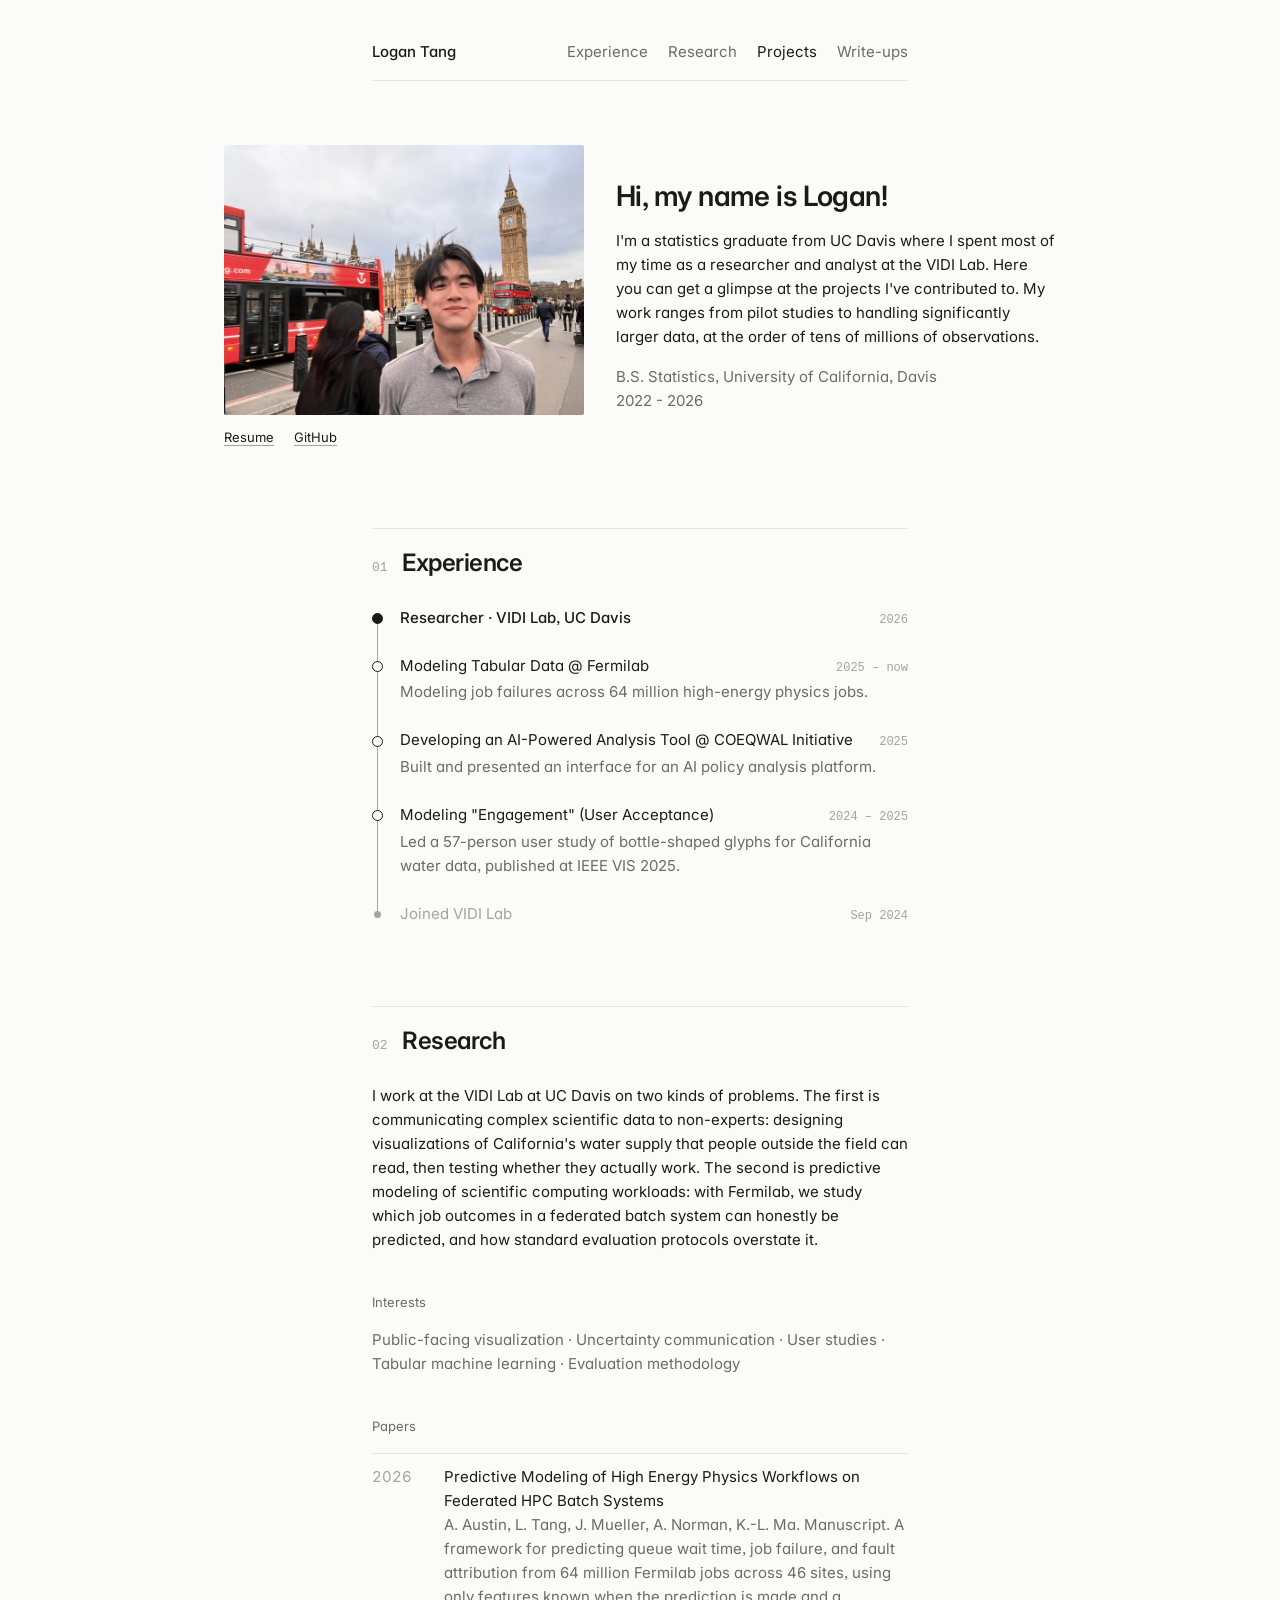
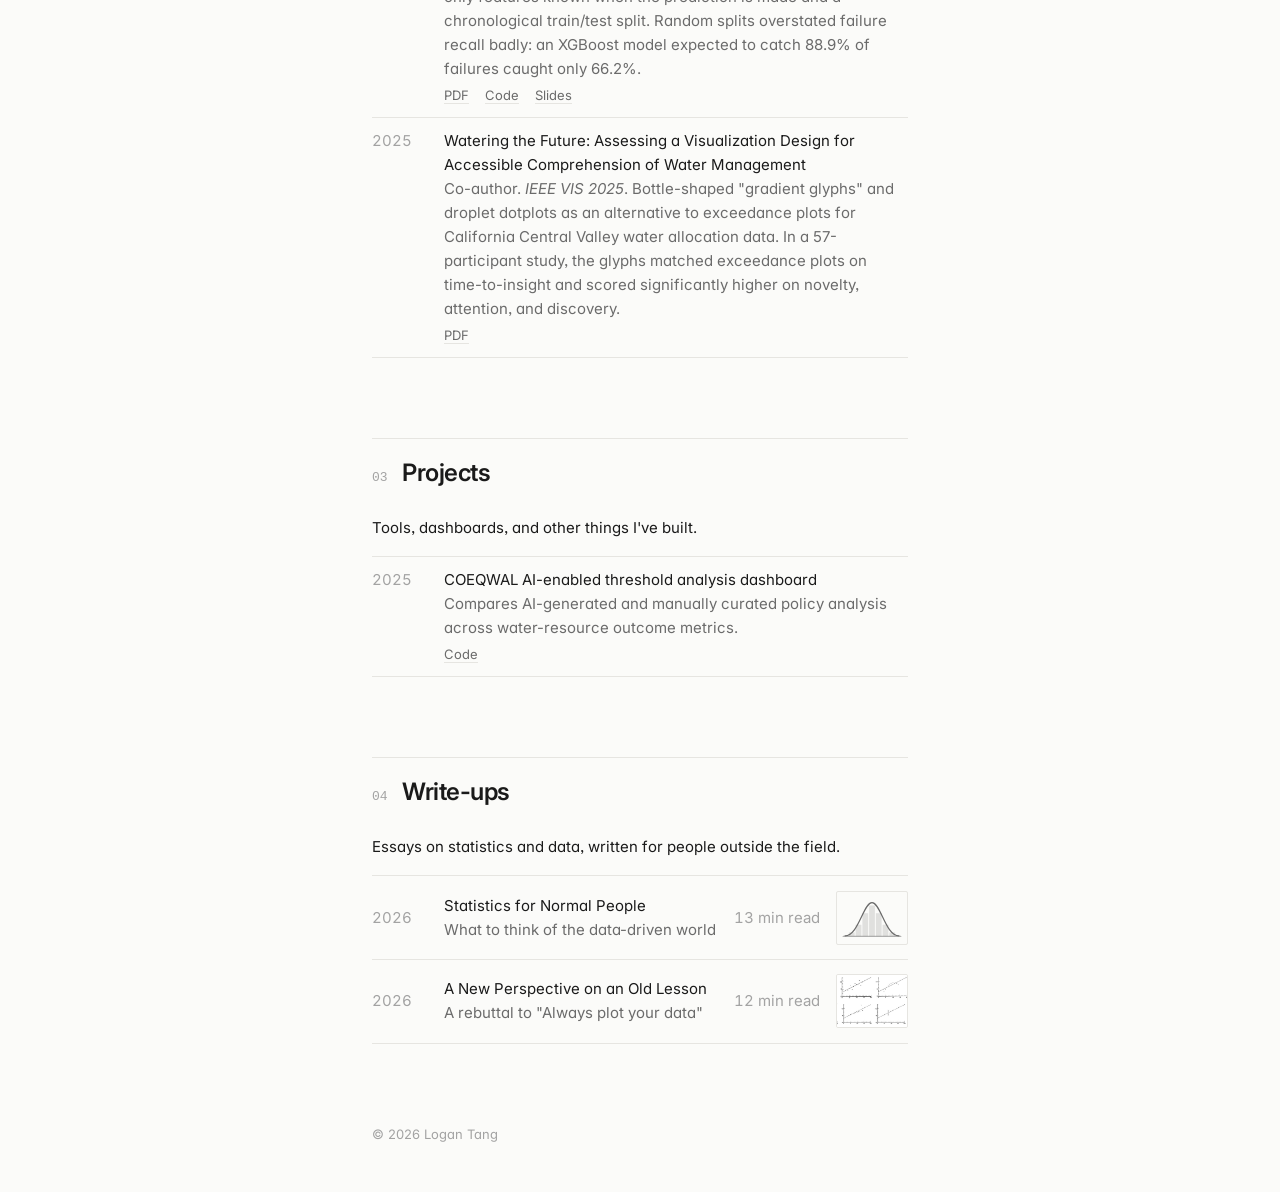
==== commit 02858528: "updated: Home now reads as my name" ====
--- a/index.html
+++ b/index.html
@@ -13,7 +13,7 @@
 <body>
   <div class="page">
     <header class="site-header">
-      <a class="site-name" href="#top">Home</a>
+      <a class="site-name" href="#top">Logan Tang</a>
       <nav>
         <a href="#experience">Experience</a>
         <a href="#research">Research</a>
--- a/style.css
+++ b/style.css
@@ -52,7 +52,7 @@
   -webkit-text-size-adjust: 100%;
   text-rendering: optimizeLegibility;
   scroll-behavior: smooth;
-  scroll-padding-top: 4.5rem;   /* nav jumps land below the sticky header */
+  scroll-padding-top: 1.5rem;   /* small breathing room above a section after a nav jump */
 }
 
 body {
@@ -92,18 +92,13 @@
 
 main { flex: 1; }   /* pushes the footer to the bottom on short pages */
 
-/* Sticky header: stays on screen while the single page scrolls */
 .site-header {
-  position: sticky;
-  top: 0;
-  z-index: 1;
   display: flex;
   justify-content: space-between;
   align-items: baseline;
   gap: 1rem;
   margin-bottom: 4rem;
   padding: 1rem 0;
-  background: var(--bg);
   border-bottom: 1px solid var(--rule);
 }
 
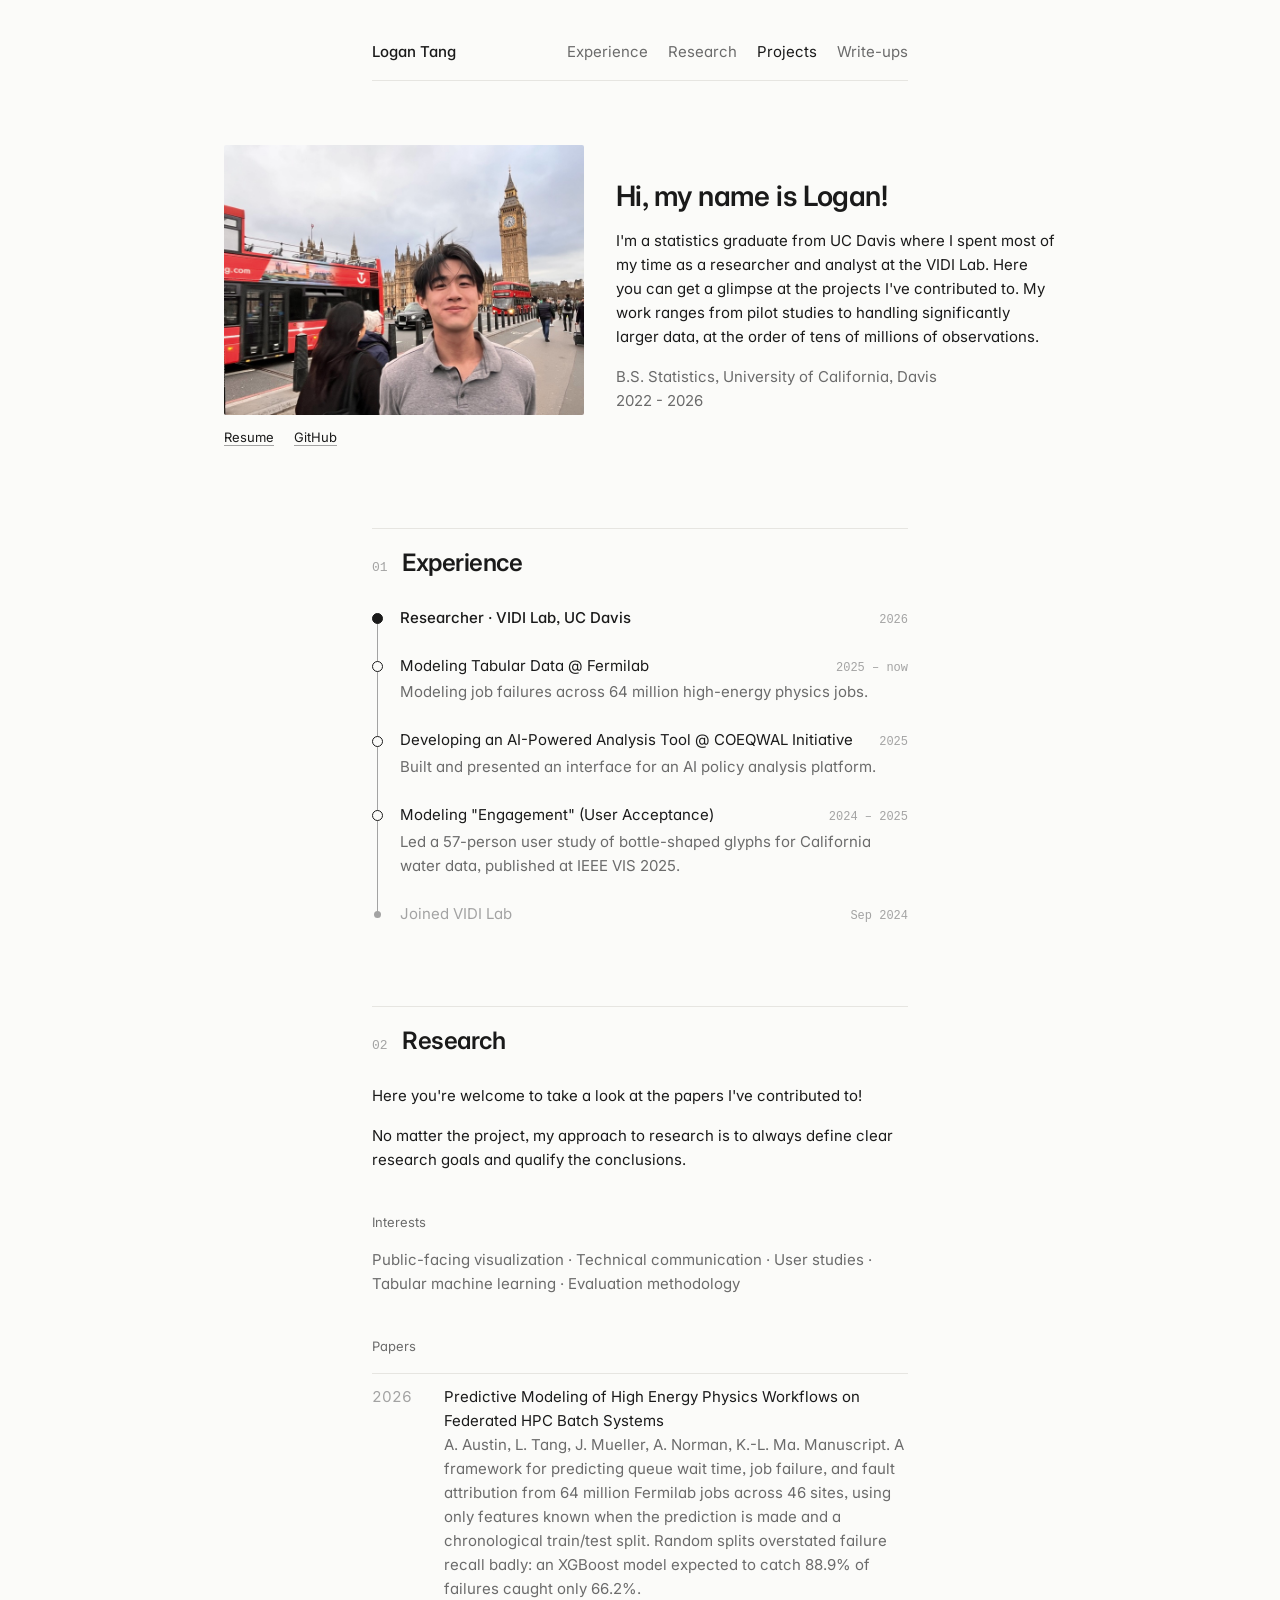
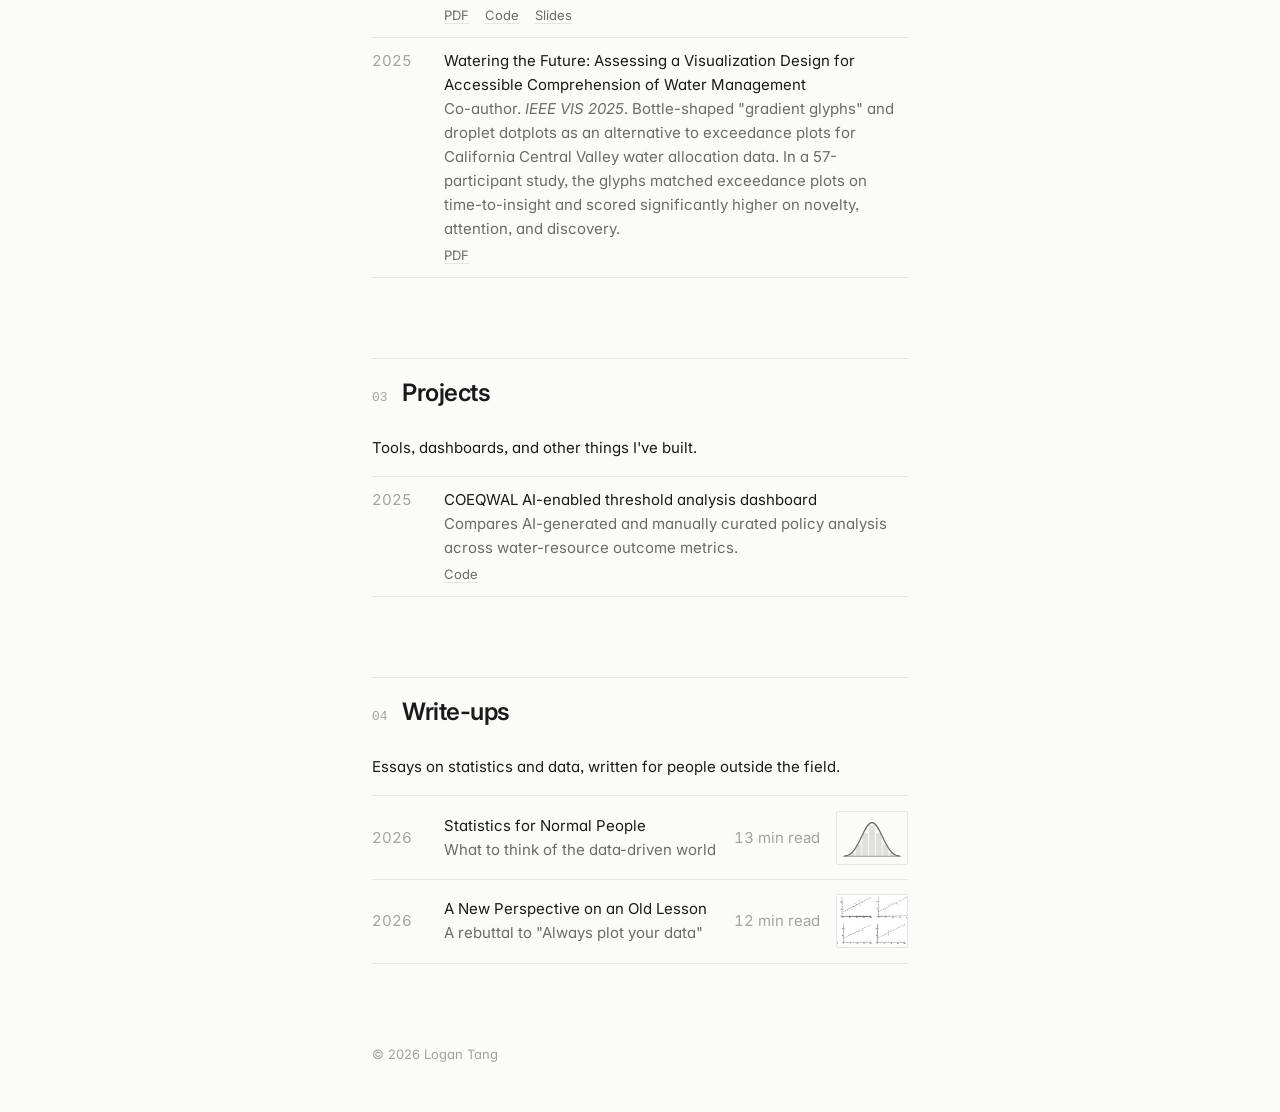
==== commit f734e89a: "updated: blurb under papers section" ====
--- a/index.html
+++ b/index.html
@@ -96,16 +96,14 @@
       <section id="research">
         <h2 class="section-head"><span class="num">02</span>Research</h2>
         <p>
-          I work at the VIDI Lab at UC Davis on two kinds of problems. The first is
-          communicating complex scientific data to non-experts: designing visualizations of
-          California's water supply that people outside the field can read, then testing
-          whether they actually work. The second is predictive modeling of scientific computing
-          workloads: with Fermilab, we study which job outcomes in a federated batch system
-          can honestly be predicted, and how standard evaluation protocols overstate it.
-        </p>
-
+          Here you're welcome to take a look at the papers I've contributed to! 
+        </p>
+        <p>         
+          No matter the project, my approach to research is to always define
+          clear research goals and qualify the conclusions.
+        </p>
         <h3>Interests</h3>
-        <p class="muted">Public-facing visualization · Uncertainty communication · User studies ·
+        <p class="muted">Public-facing visualization · Technical communication · User studies ·
           Tabular machine learning · Evaluation methodology</p>
 
         <h3>Papers</h3>
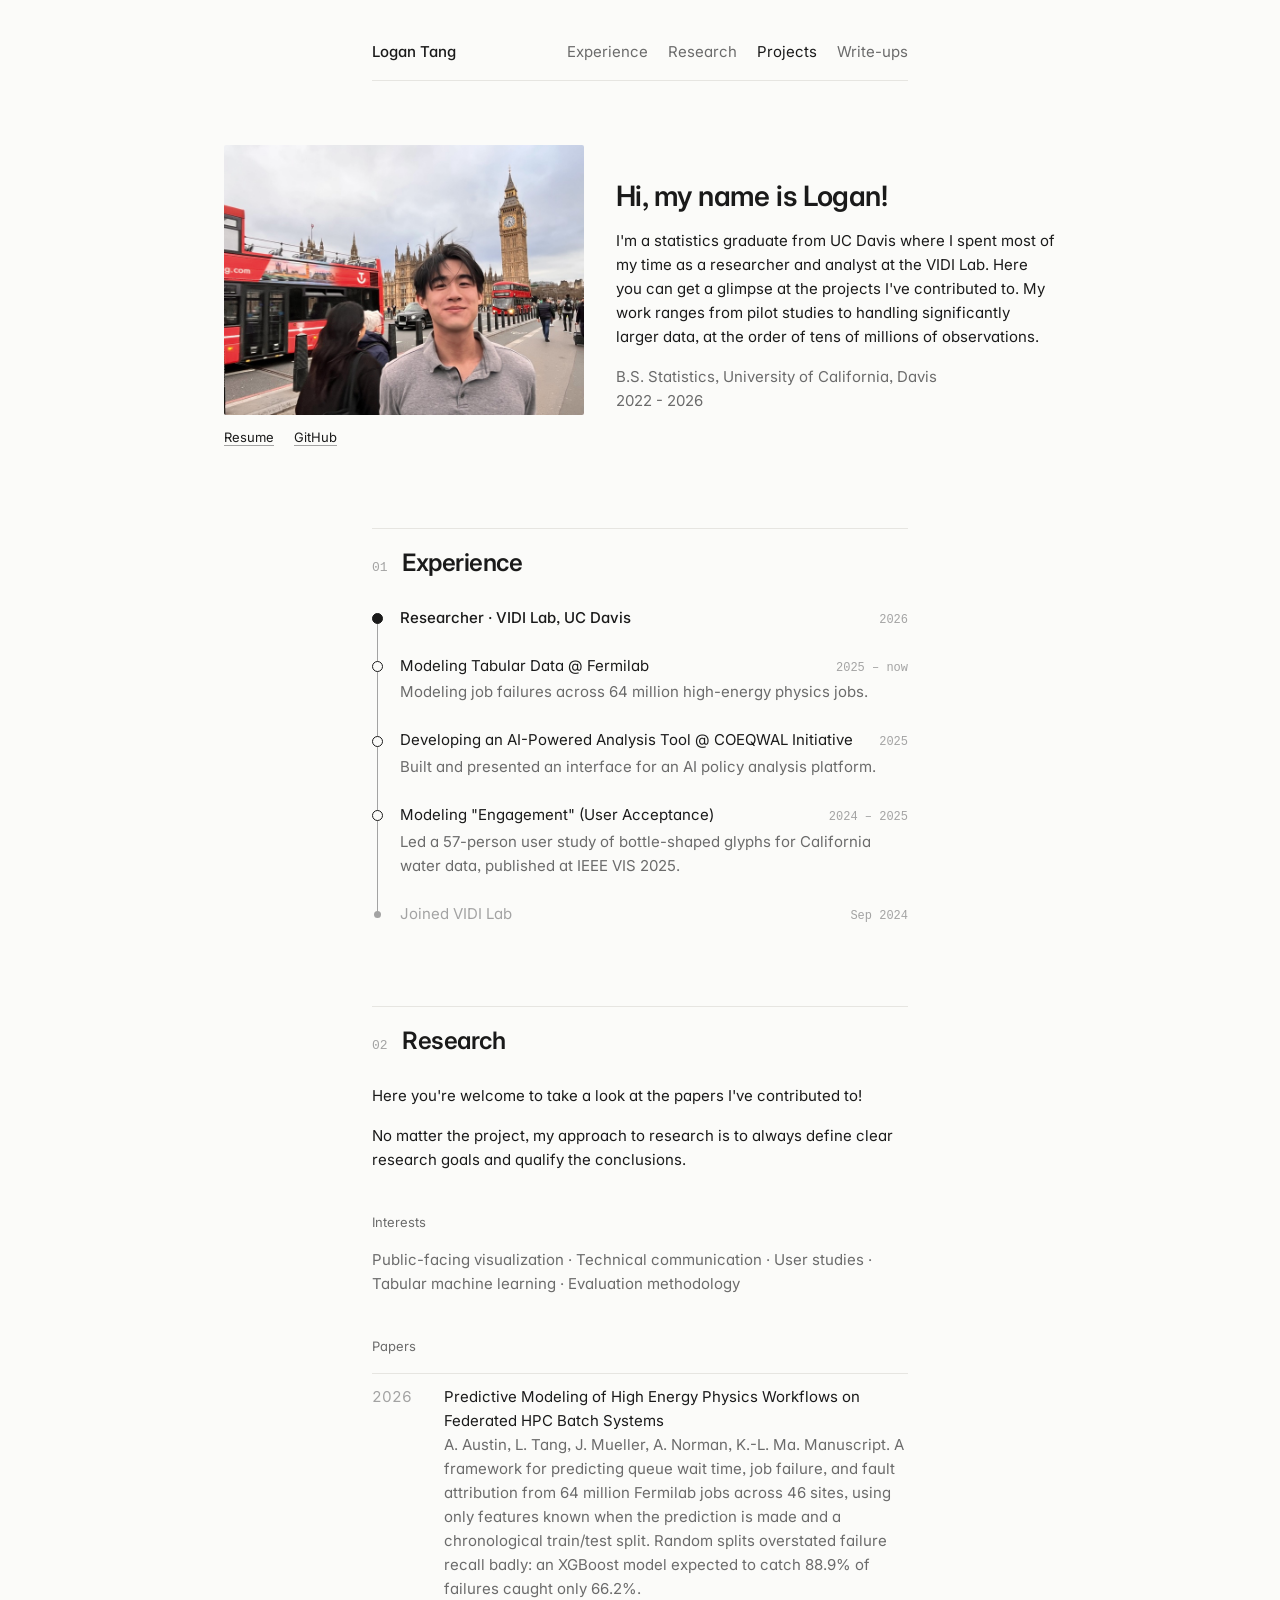
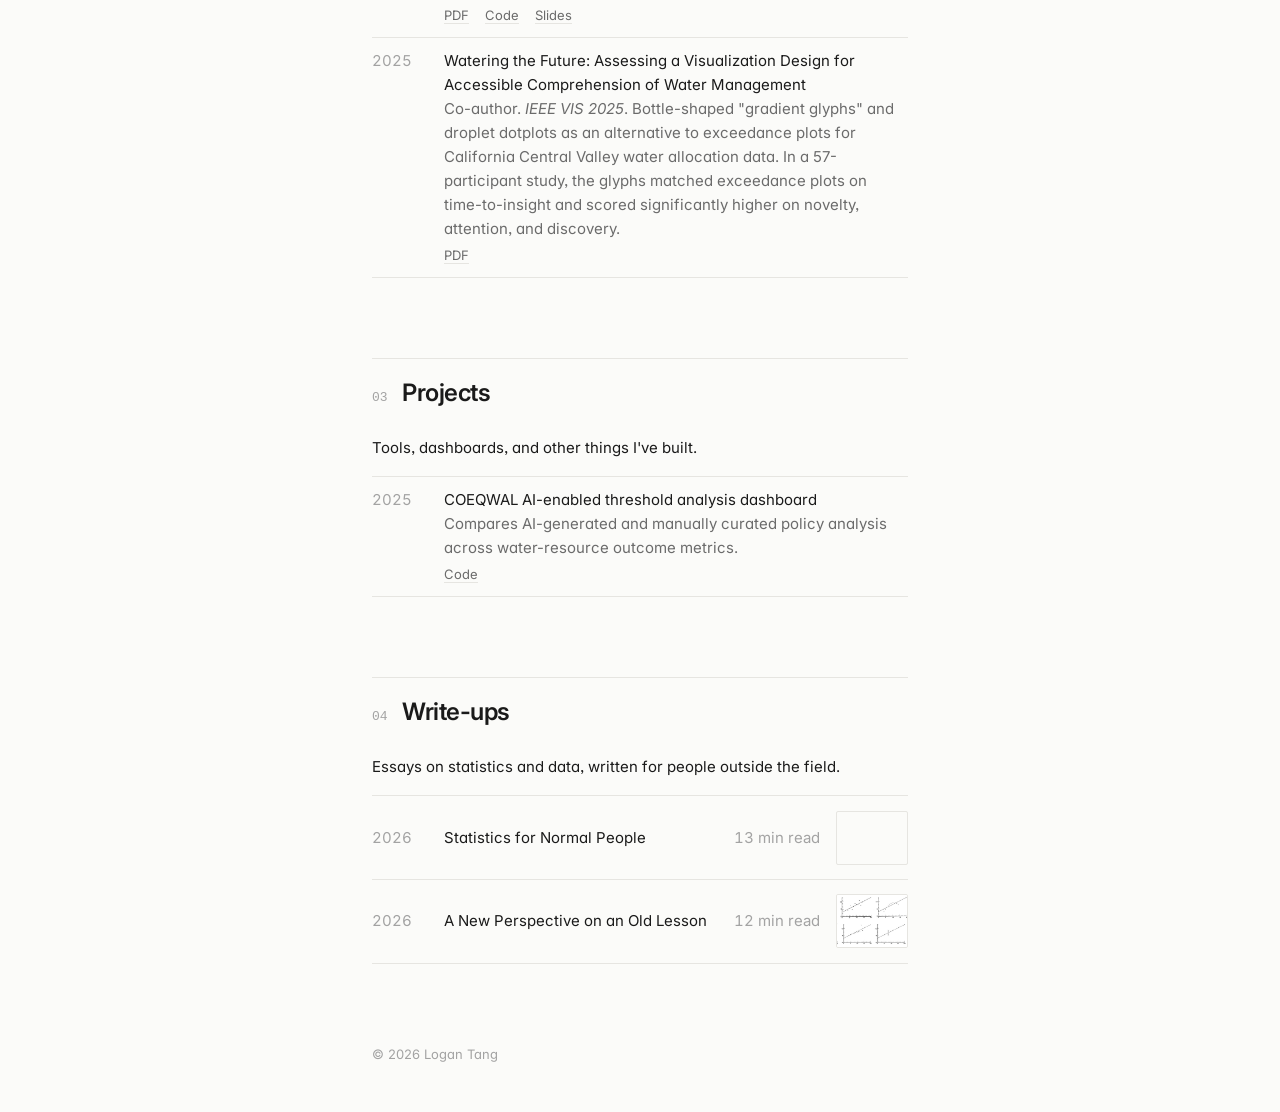
==== commit 54394dee: "updated: removed captions from papers" ====
--- a/index.html
+++ b/index.html
@@ -100,8 +100,7 @@
         </p>
         <p>         
           No matter the project, my approach to research is to always define
-          clear research goals and qualify the conclusions.
-        </p>
+          clear research goals and qualify the conclusions.</p>
         <h3>Interests</h3>
         <p class="muted">Public-facing visualization · Technical communication · User studies ·
           Tabular machine learning · Evaluation methodology</p>
@@ -179,30 +178,15 @@
             <span class="year">2026</span>
             <span>
               <a href="writeups/statistics-for-normal-people.html">Statistics for Normal People</a>
-              <span class="desc">What to think of the data-driven world</span>
             </span>
             <span class="readtime" data-src="writeups/statistics-for-normal-people.html">13 min read</span>
             <a class="thumb" href="writeups/statistics-for-normal-people.html" tabindex="-1" aria-hidden="true">
-              <svg viewBox="0 0 72 54" fill="none" stroke="currentColor" stroke-width="1.25" stroke-linecap="round">
-                <g fill="currentColor" stroke="none" opacity="0.18">
-                  <rect x="12" y="42" width="6" height="4"/>
-                  <rect x="19" y="34" width="6" height="12"/>
-                  <rect x="26" y="22" width="6" height="24"/>
-                  <rect x="33" y="14" width="6" height="32"/>
-                  <rect x="40" y="22" width="6" height="24"/>
-                  <rect x="47" y="34" width="6" height="12"/>
-                  <rect x="54" y="42" width="6" height="4"/>
-                </g>
-                <path d="M8 45.5 C22 45.5 27 11 36 11 C45 11 50 45.5 64 45.5"/>
-                <path d="M6 46 H66" opacity="0.5"/>
-              </svg>
             </a>
           </li>
           <li>
             <span class="year">2026</span>
             <span>
               <a href="writeups/new-perspective-on-an-old-lesson.html">A New Perspective on an Old Lesson</a>
-              <span class="desc">A rebuttal to "Always plot your data"</span>
             </span>
             <span class="readtime" data-src="writeups/new-perspective-on-an-old-lesson.html">12 min read</span>
             <a class="thumb" href="writeups/new-perspective-on-an-old-lesson.html" tabindex="-1" aria-hidden="true">
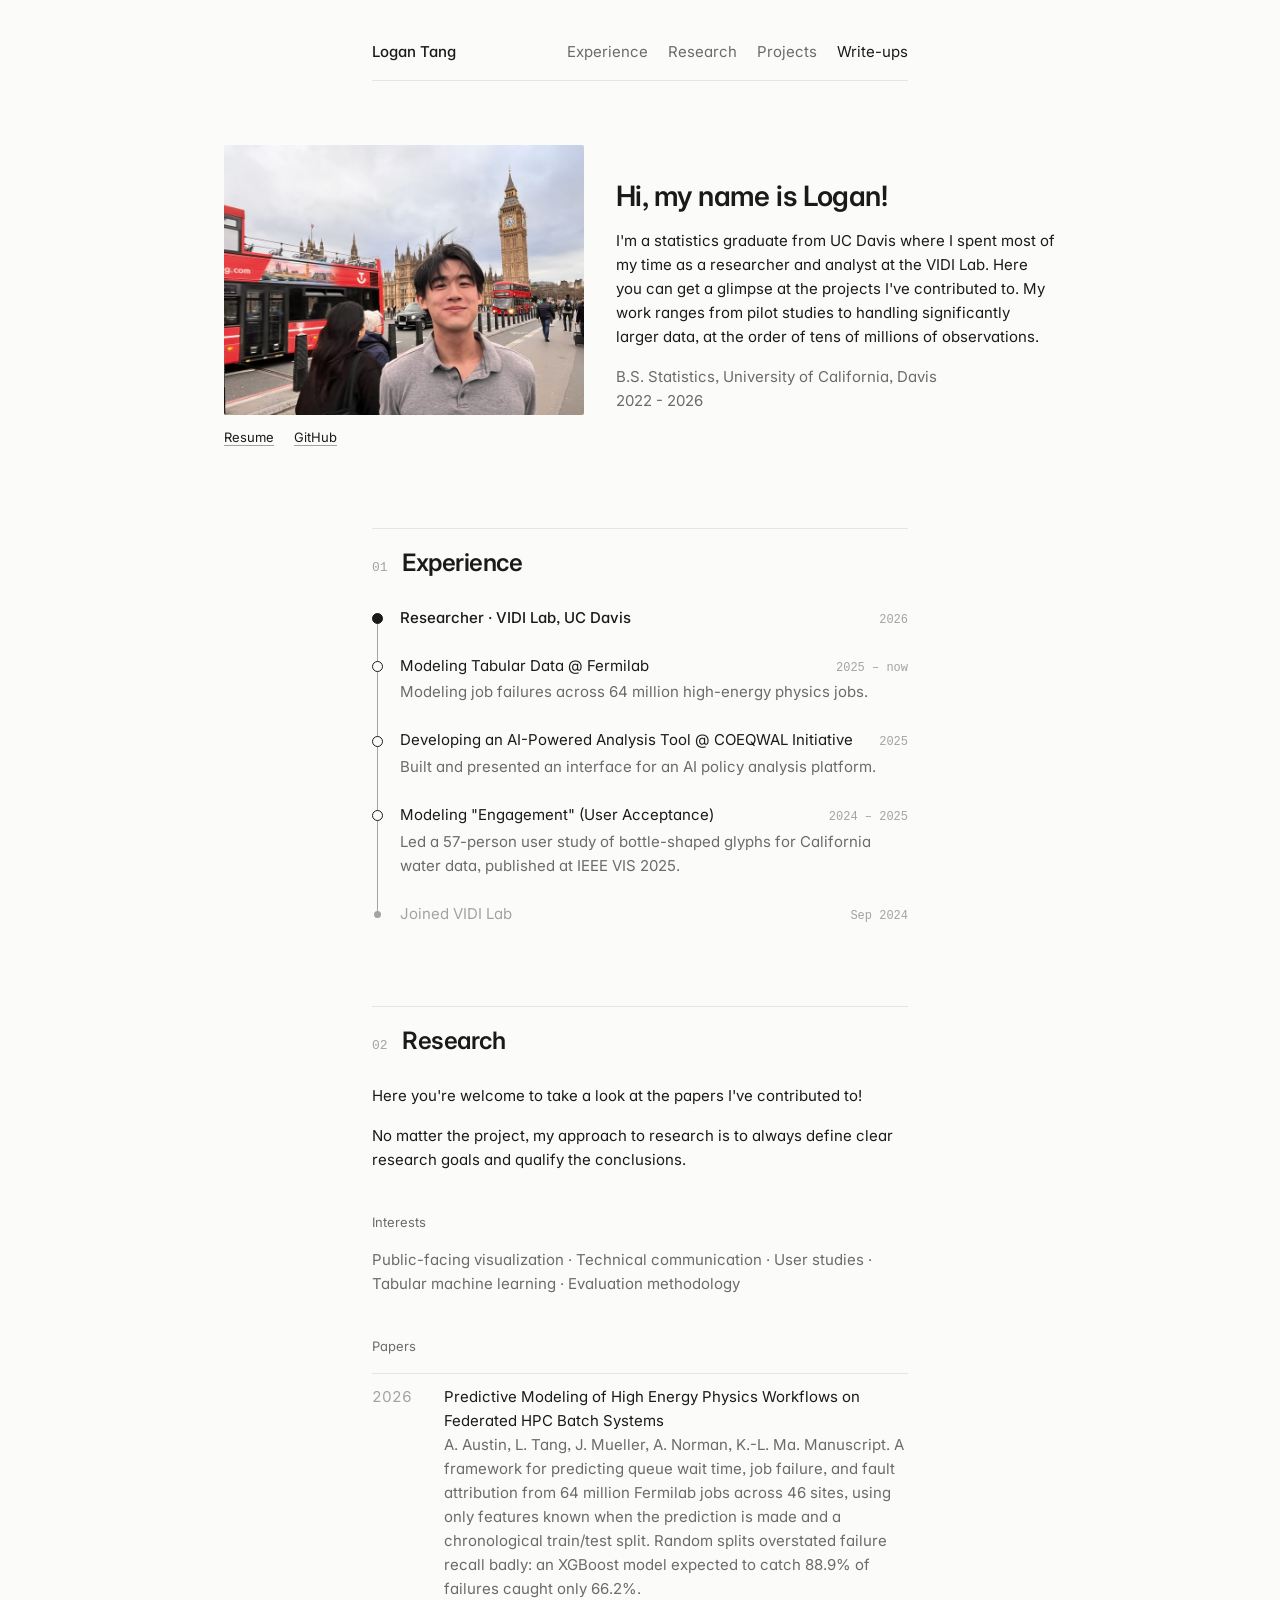
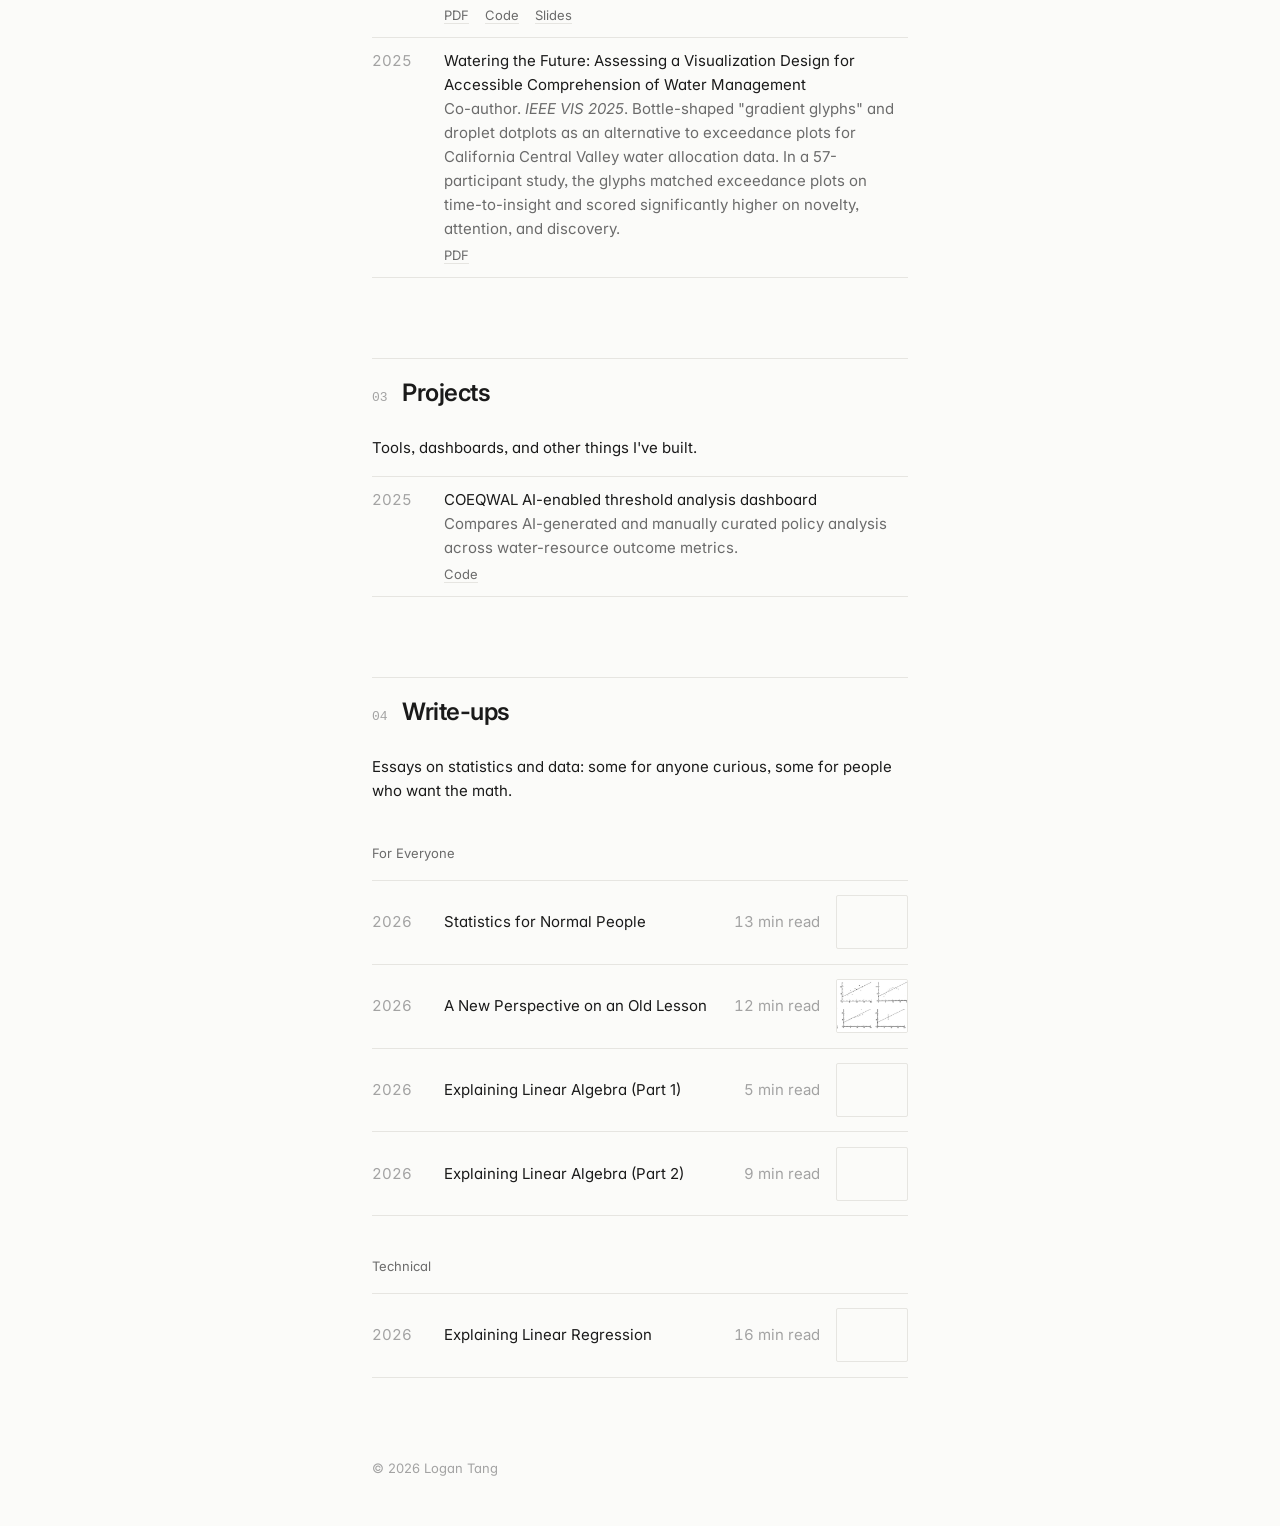
==== commit 8036b6b1: "added: links to the new articles" ====
--- a/index.html
+++ b/index.html
@@ -168,11 +168,12 @@
       <section id="writeups">
         <h2 class="section-head"><span class="num">04</span>Write-ups</h2>
         <p>
-          Essays on statistics and data, written for people outside the field.
+          Essays on statistics and data: some for anyone curious, some for people who want the math.
         </p>
 
         <!-- Thumbnails sit at the end of each <li>; images live in media/thumbs/ (4:3, ~480×360).
              An inline <svg> also works as a stand-in until a photo exists. -->
+        <h3>For Everyone</h3>
         <ul class="index">
           <li>
             <span class="year">2026</span>
@@ -191,6 +192,37 @@
             <span class="readtime" data-src="writeups/new-perspective-on-an-old-lesson.html">12 min read</span>
             <a class="thumb" href="writeups/new-perspective-on-an-old-lesson.html" tabindex="-1" aria-hidden="true">
               <img src="media/thumbs/new-perspective-on-an-old-lesson.jpg" alt="" width="480" height="360" loading="lazy">
+            </a>
+          </li>
+          <li>
+            <span class="year">2026</span>
+            <span>
+              <a href="writeups/explaining-linear-algebra-part1.html">Explaining Linear Algebra (Part 1)</a>
+            </span>
+            <span class="readtime" data-src="writeups/explaining-linear-algebra-part1.html">5 min read</span>
+            <a class="thumb" href="writeups/explaining-linear-algebra-part1.html" tabindex="-1" aria-hidden="true">
+            </a>
+          </li>
+          <li>
+            <span class="year">2026</span>
+            <span>
+              <a href="writeups/explaining-linear-algebra-part2.html">Explaining Linear Algebra (Part 2)</a>
+            </span>
+            <span class="readtime" data-src="writeups/explaining-linear-algebra-part2.html">9 min read</span>
+            <a class="thumb" href="writeups/explaining-linear-algebra-part2.html" tabindex="-1" aria-hidden="true">
+            </a>
+          </li>
+        </ul>
+
+        <h3>Technical</h3>
+        <ul class="index">
+          <li>
+            <span class="year">2026</span>
+            <span>
+              <a href="writeups/explaining-linear-regression.html">Explaining Linear Regression</a>
+            </span>
+            <span class="readtime" data-src="writeups/explaining-linear-regression.html">16 min read</span>
+            <a class="thumb" href="writeups/explaining-linear-regression.html" tabindex="-1" aria-hidden="true">
             </a>
           </li>
         </ul>
